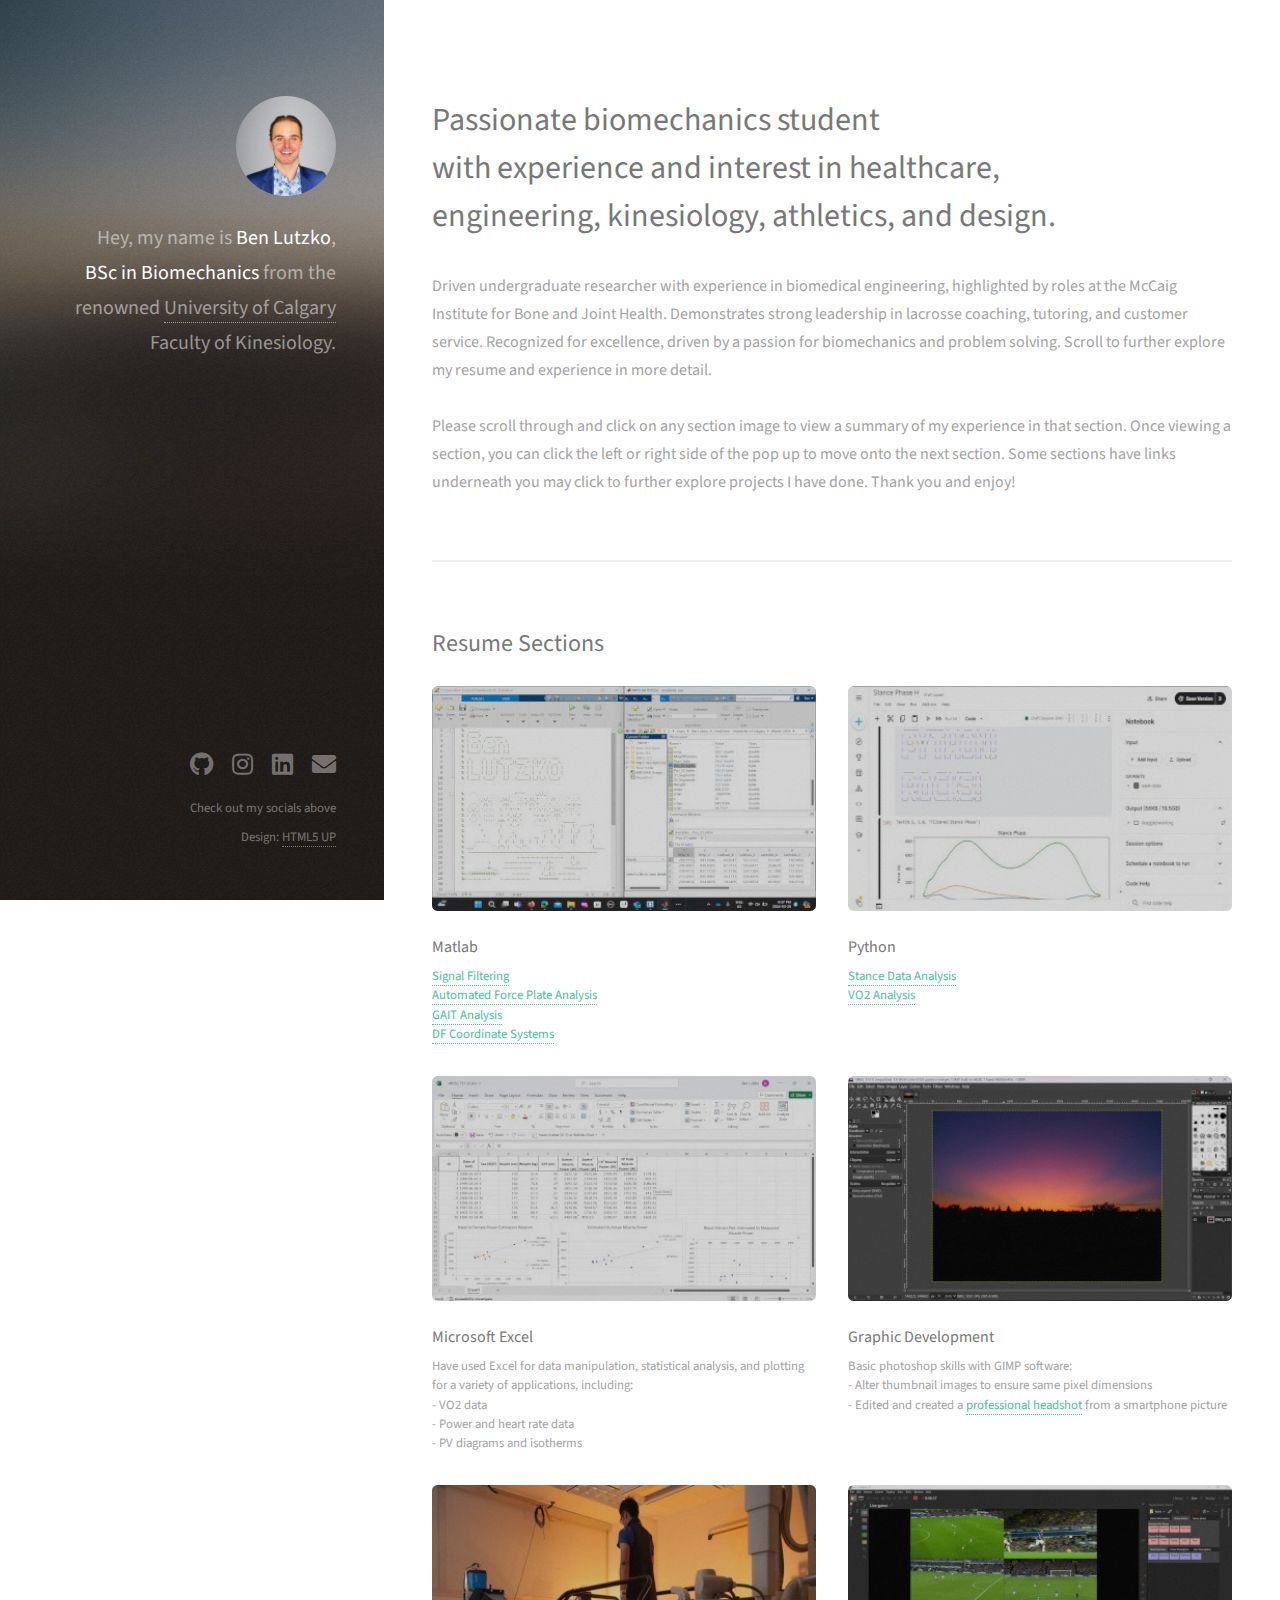
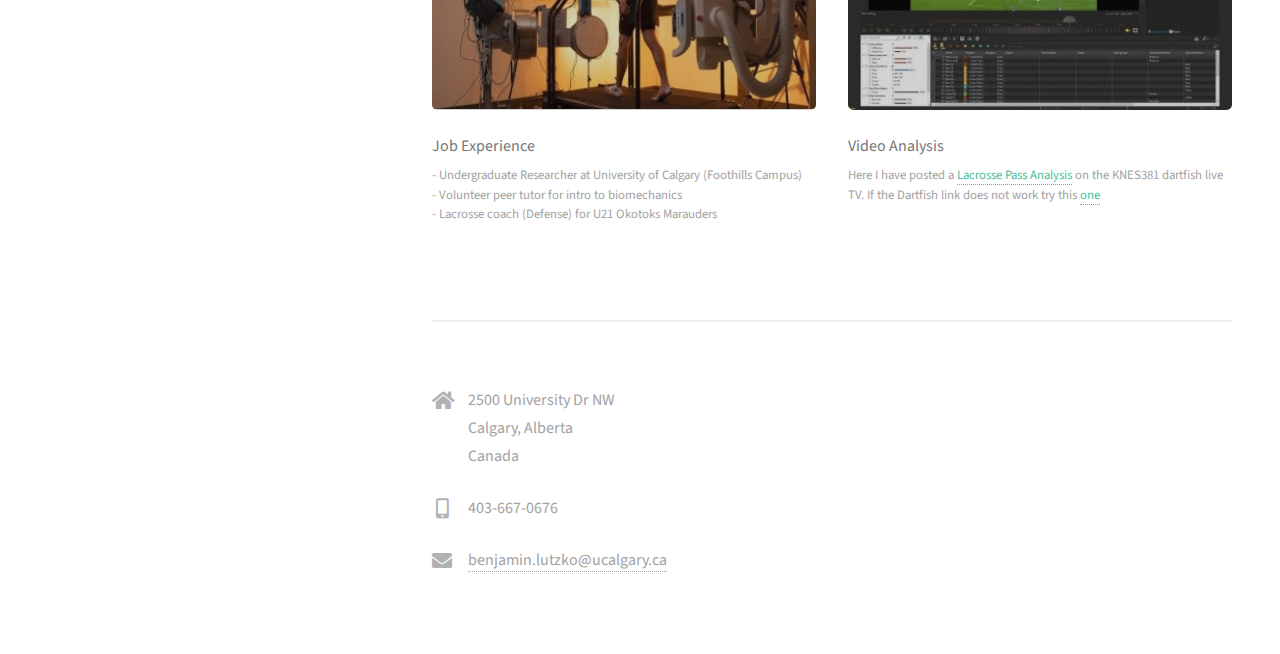
==== index.html @ 953aa36b "Last touch ups... hopefully" ====
<!DOCTYPE HTML>
<!--
	Strata by HTML5 UP
	html5up.net | @ajlkn
	Free for personal and commercial use under the CCA 3.0 license (html5up.net/license)
-->
<html>
	<head>
		<title>Ben Lutzko Resume</title>
		<meta charset="utf-8" />
		<meta name="viewport" content="width=device-width, initial-scale=1, user-scalable=no" />
		<link rel="stylesheet" href="assets/css/main.css" />
	</head>
	<body class="is-preload">

		<!-- Header -->
			<header id="header">
				<div class="inner">
					<a href="#" class="image avatar"><img src="images/H2.jpg" alt="" /></a>
                    <h1>Hey, my name is <strong>Ben Lutzko</strong>, </h1>
				    <h1><strong>BSc in Biomechanics</strong><br />
					from the renowned <a href="https://kinesiology.ucalgary.ca/number-one">University of Calgary</a> Faculty of Kinesiology.</h1>
				</div>
			</header>

		<!-- Main -->
			<div id="main">

				<!-- One -->
					<section id="one">
						<header class="major">
							<h2>Passionate biomechanics student <br /> with experience and interest in
							healthcare, <br /> engineering, kinesiology, athletics, and design.
                            </h2>
						</header>
						<p>Driven undergraduate researcher with experience in biomedical engineering, highlighted by roles at the McCaig Institute for Bone and Joint Health. Demonstrates strong leadership in lacrosse coaching, tutoring, and customer service. Recognized for excellence, driven by a passion for biomechanics and problem solving. Scroll to further explore my resume and experience in more detail. <br><br> Please scroll through and click on any section image to view a summary of my experience in that section. Once viewing a section, you can click the left or right side of the pop up to move onto the next section. Some sections have links underneath you may click to further explore projects I have done. Thank you and enjoy!</p>
						
					</section>

				<!-- Two -->
					<section id="two">
						<h2>Resume Sections</h2>
						<div class="row">
							<article class="col-6 col-12-xsmall work-item">
								<a href="images/fulls/MatResN.jpg" class="image fit thumb"><img src="images/thumbs/MatThumb.jpg" alt="" /></a>
								<h3>Matlab</h3>
								<p><a href=".\MATnPyth\Matlab HTML\Assignment1pics\Assig1Web.htm">Signal Filtering</a><br /><a href=".\MATnPyth\Matlab HTML\Assignment2pics\Assig2Web.htm">Automated Force Plate Analysis </a><br /> <a href=".\MATnPyth\Matlab HTML\Assignment3pics\Assig3Web.htm">GAIT Analysis</a><br /><a href=".\MATnPyth\Matlab HTML\CSpage\CSWebpage.htm">DF Coordinate Systems</a></p>
							</article>
							<article class="col-6 col-12-xsmall work-item">
								<a href="images/fulls/PythFull.jpg" class="image fit thumb"><img src="images/thumbs/PythTumb.jpg" alt="" /></a>
								<h3>Python</h3>
								<p><a href="https://github.com/BenLutzko/BenLutzko.github.io/blob/main/Python/stance-phase-h.ipynb">Stance Data Analysis</a><br /> <a href="https://github.com/BenLutzko/BenLutzko.github.io/blob/main/MATnPyth/Python/knes381-demo2(2).ipynb"> VO2 Analysis</a> </p>
							</article>
							<article class="col-6 col-12-xsmall work-item">
								<a href="images/fulls/ExcelFull.jpg" class="image fit thumb"><img src="images/thumbs/ExcelThumb.jpg" alt="" /></a>
								<h3>Microsoft Excel</h3>
								<p>Have used Excel for data manipulation, statistical analysis, and plotting for a variety of applications, including: <br /> - VO2 data<br /> - Power and heart rate data<br /> - PV diagrams and isotherms</p>
							</article>
							<article class="col-6 col-12-xsmall work-item">
								<a href="images/fulls/GraphDfull.jpg" class="image fit thumb"><img src="images/thumbs/GimpThumb.jpg" alt="" /></a>
								<h3>Graphic Development</h3>
								<p>Basic photoshop skills with GIMP software: <br> - Alter thumbnail images to ensure same pixel dimensions <br> - Edited and created a <a href=".\GraphicDev\GraphWeb.htm">professional headshot</a> from a smartphone picture </p>
							</article>
							<article class="col-6 col-12-xsmall work-item">
								<a href="images/fulls/RealJ-experience.jpg" class="image fit thumb"><img src="images/thumbs/ExpThumb.jpg" alt="" /></a>
                                
								<h3>Job Experience</h3>
                                <p> - Undergraduate Researcher at University of Calgary (Foothills Campus) <br> - Volunteer peer tutor for intro to biomechanics <br> - Lacrosse coach (Defense) for U21 Okotoks Marauders</p>
                                
							</article>
							<article class="col-6 col-12-xsmall work-item">
								<a href="images/fulls/VidAnalFull.jpg" class="image fit thumb"><img src="images/thumbs/Darthumb.jpg" alt="" /></a>
								<h3>Video Analysis</h3>
                                <p> Here I have posted a <a href="https://www.dartfish.tv/Player?CR=p79544c600174m9000222&CL=1">Lacrosse Pass Analysis</a> on the KNES381 dartfish live TV. If the Dartfish link does not work try this <a href=".\GraphicDev\Vid_Analysis\Vid_analysisWeb.htm">one</a></p>
							</article>
						</div>
						
					</section>

				<!-- Three -->
					<section>
							<div class="col-4 col-12-small">
								<ul class="labeled-icons">
									<li>
										<h3 class="icon solid fa-home"><span class="label">Address</span></h3>2500 University Dr NW<br/>
										Calgary, Alberta<br />
										Canada
									</li>
									<li>
										<h3 class="icon solid fa-mobile-alt"><span class="label">Phone</span></h3>
										403-667-0676
									</li>
									<li>
										<h3 class="icon solid fa-envelope"><span class="label">Email</span></h3>
										<a href="mailto: benjamin.lutzko@ucalgary.ca">benjamin.lutzko@ucalgary.ca</a>
									</li>
								</ul>
							</div>
						</div>
					</section>

				<!-- Four -->
				<!--
					<section id="four">
						<h2>Elements</h2>

						<section>
							<h4>Text</h4>
							<p>This is <b>bold</b> and this is <strong>strong</strong>. This is <i>italic</i> and this is <em>emphasized</em>.
							This is <sup>superscript</sup> text and this is <sub>subscript</sub> text.
							This is <u>underlined</u> and this is code: <code>for (;;) { ... }</code>. Finally, <a href="#">this is a link</a>.</p>
							<hr />
							<header>
								<h4>Heading with a Subtitle</h4>
								<p>Lorem ipsum dolor sit amet nullam id egestas urna aliquam</p>
							</header>
							<p>Nunc lacinia ante nunc ac lobortis. Interdum adipiscing gravida odio porttitor sem non mi integer non faucibus ornare mi ut ante amet placerat aliquet. Volutpat eu sed ante lacinia sapien lorem accumsan varius montes viverra nibh in adipiscing blandit tempus accumsan.</p>
							<header>
								<h5>Heading with a Subtitle</h5>
								<p>Lorem ipsum dolor sit amet nullam id egestas urna aliquam</p>
							</header>
							<p>Nunc lacinia ante nunc ac lobortis. Interdum adipiscing gravida odio porttitor sem non mi integer non faucibus ornare mi ut ante amet placerat aliquet. Volutpat eu sed ante lacinia sapien lorem accumsan varius montes viverra nibh in adipiscing blandit tempus accumsan.</p>
							<hr />
							<h2>Heading Level 2</h2>
							<h3>Heading Level 3</h3>
							<h4>Heading Level 4</h4>
							<h5>Heading Level 5</h5>
							<h6>Heading Level 6</h6>
							<hr />
							<h5>Blockquote</h5>
							<blockquote>Fringilla nisl. Donec accumsan interdum nisi, quis tincidunt felis sagittis eget tempus euismod. Vestibulum ante ipsum primis in faucibus vestibulum. Blandit adipiscing eu felis iaculis volutpat ac adipiscing accumsan faucibus. Vestibulum ante ipsum primis in faucibus lorem ipsum dolor sit amet nullam adipiscing eu felis.</blockquote>
							<h5>Preformatted</h5>
							<pre><code>i = 0;

while (!deck.isInOrder()) {
print 'Iteration ' + i;
deck.shuffle();
i++;
}

print 'It took ' + i + ' iterations to sort the deck.';</code></pre>
						</section>

						<section>
							<h4>Lists</h4>
							<div class="row">
								<div class="col-6 col-12-xsmall">
									<h5>Unordered</h5>
									<ul>
										<li>Dolor pulvinar etiam magna etiam.</li>
										<li>Sagittis adipiscing lorem eleifend.</li>
										<li>Felis enim feugiat dolore viverra.</li>
									</ul>
									<h5>Alternate</h5>
									<ul class="alt">
										<li>Dolor pulvinar etiam magna etiam.</li>
										<li>Sagittis adipiscing lorem eleifend.</li>
										<li>Felis enim feugiat dolore viverra.</li>
									</ul>
								</div>
								<div class="col-6 col-12-xsmall">
									<h5>Ordered</h5>
									<ol>
										<li>Dolor pulvinar etiam magna etiam.</li>
										<li>Etiam vel felis at lorem sed viverra.</li>
										<li>Felis enim feugiat dolore viverra.</li>
										<li>Dolor pulvinar etiam magna etiam.</li>
										<li>Etiam vel felis at lorem sed viverra.</li>
										<li>Felis enim feugiat dolore viverra.</li>
									</ol>
									<h5>Icons</h5>
									<ul class="icons">
										<li><a href="#" class="icon brands fa-twitter"><span class="label">Twitter</span></a></li>
										<li><a href="#" class="icon brands fa-facebook-f"><span class="label">Facebook</span></a></li>
										<li><a href="#" class="icon brands fa-instagram"><span class="label">Instagram</span></a></li>
										<li><a href="#" class="icon brands fa-github"><span class="label">Github</span></a></li>
										<li><a href="#" class="icon brands fa-dribbble"><span class="label">Dribbble</span></a></li>
										<li><a href="#" class="icon brands fa-tumblr"><span class="label">Tumblr</span></a></li>
									</ul>
								</div>
							</div>
							<h5>Actions</h5>
							<ul class="actions">
								<li><a href="#" class="button primary">Default</a></li>
								<li><a href="#" class="button">Default</a></li>
							</ul>
							<ul class="actions small">
								<li><a href="#" class="button primary small">Small</a></li>
								<li><a href="#" class="button small">Small</a></li>
							</ul>
							<div class="row">
								<div class="col-6 col-12-small">
									<ul class="actions stacked">
										<li><a href="#" class="button primary">Default</a></li>
										<li><a href="#" class="button">Default</a></li>
									</ul>
								</div>
								<div class="col-6 col-12-small">
									<ul class="actions stacked">
										<li><a href="#" class="button primary small">Small</a></li>
										<li><a href="#" class="button small">Small</a></li>
									</ul>
								</div>
								<div class="col-6 col-12-small">
									<ul class="actions stacked">
										<li><a href="#" class="button primary fit">Default</a></li>
										<li><a href="#" class="button fit">Default</a></li>
									</ul>
								</div>
								<div class="col-6 col-12-small">
									<ul class="actions stacked">
										<li><a href="#" class="button primary small fit">Small</a></li>
										<li><a href="#" class="button small fit">Small</a></li>
									</ul>
								</div>
							</div>
						</section>

						<section>
							<h4>Table</h4>
							<h5>Default</h5>
							<div class="table-wrapper">
								<table>
									<thead>
										<tr>
											<th>Name</th>
											<th>Description</th>
											<th>Price</th>
										</tr>
									</thead>
									<tbody>
										<tr>
											<td>Item One</td>
											<td>Ante turpis integer aliquet porttitor.</td>
											<td>29.99</td>
										</tr>
										<tr>
											<td>Item Two</td>
											<td>Vis ac commodo adipiscing arcu aliquet.</td>
											<td>19.99</td>
										</tr>
										<tr>
											<td>Item Three</td>
											<td> Morbi faucibus arcu accumsan lorem.</td>
											<td>29.99</td>
										</tr>
										<tr>
											<td>Item Four</td>
											<td>Vitae integer tempus condimentum.</td>
											<td>19.99</td>
										</tr>
										<tr>
											<td>Item Five</td>
											<td>Ante turpis integer aliquet porttitor.</td>
											<td>29.99</td>
										</tr>
									</tbody>
									<tfoot>
										<tr>
											<td colspan="2"></td>
											<td>100.00</td>
										</tr>
									</tfoot>
								</table>
							</div>

							<h5>Alternate</h5>
							<div class="table-wrapper">
								<table class="alt">
									<thead>
										<tr>
											<th>Name</th>
											<th>Description</th>
											<th>Price</th>
										</tr>
									</thead>
									<tbody>
										<tr>
											<td>Item One</td>
											<td>Ante turpis integer aliquet porttitor.</td>
											<td>29.99</td>
										</tr>
										<tr>
											<td>Item Two</td>
											<td>Vis ac commodo adipiscing arcu aliquet.</td>
											<td>19.99</td>
										</tr>
										<tr>
											<td>Item Three</td>
											<td> Morbi faucibus arcu accumsan lorem.</td>
											<td>29.99</td>
										</tr>
										<tr>
											<td>Item Four</td>
											<td>Vitae integer tempus condimentum.</td>
											<td>19.99</td>
										</tr>
										<tr>
											<td>Item Five</td>
											<td>Ante turpis integer aliquet porttitor.</td>
											<td>29.99</td>
										</tr>
									</tbody>
									<tfoot>
										<tr>
											<td colspan="2"></td>
											<td>100.00</td>
										</tr>
									</tfoot>
								</table>
							</div>
						</section>

						<section>
							<h4>Buttons</h4>
							<ul class="actions">
								<li><a href="#" class="button primary">Primary</a></li>
								<li><a href="#" class="button">Default</a></li>
							</ul>
							<ul class="actions">
								<li><a href="#" class="button large">Large</a></li>
								<li><a href="#" class="button">Default</a></li>
								<li><a href="#" class="button small">Small</a></li>
							</ul>
							<ul class="actions fit">
								<li><a href="#" class="button primary fit">Fit</a></li>
								<li><a href="#" class="button fit">Fit</a></li>
							</ul>
							<ul class="actions fit small">
								<li><a href="#" class="button primary fit small">Fit + Small</a></li>
								<li><a href="#" class="button fit small">Fit + Small</a></li>
							</ul>
							<ul class="actions">
								<li><a href="#" class="button primary icon solid fa-download">Icon</a></li>
								<li><a href="#" class="button icon solid fa-download">Icon</a></li>
							</ul>
							<ul class="actions">
								<li><span class="button primary disabled">Primary</span></li>
								<li><span class="button disabled">Default</span></li>
							</ul>
						</section>

						<section>
							<h4>Form</h4>
							<form method="post" action="#">
								<div class="row gtr-uniform gtr-50">
									<div class="col-6 col-12-xsmall">
										<input type="text" name="demo-name" id="demo-name" value="" placeholder="Name" />
									</div>
									<div class="col-6 col-12-xsmall">
										<input type="email" name="demo-email" id="demo-email" value="" placeholder="Email" />
									</div>
									<div class="col-12">
										<select name="demo-category" id="demo-category">
											<option value="">- Category -</option>
											<option value="1">Manufacturing</option>
											<option value="1">Shipping</option>
											<option value="1">Administration</option>
											<option value="1">Human Resources</option>
										</select>
									</div>
									<div class="col-4 col-12-small">
										<input type="radio" id="demo-priority-low" name="demo-priority" checked>
										<label for="demo-priority-low">Low Priority</label>
									</div>
									<div class="col-4 col-12-small">
										<input type="radio" id="demo-priority-normal" name="demo-priority">
										<label for="demo-priority-normal">Normal Priority</label>
									</div>
									<div class="col-4 col-12-small">
										<input type="radio" id="demo-priority-high" name="demo-priority">
										<label for="demo-priority-high">High Priority</label>
									</div>
									<div class="col-6 col-12-small">
										<input type="checkbox" id="demo-copy" name="demo-copy">
										<label for="demo-copy">Email me a copy of this message</label>
									</div>
									<div class="col-6 col-12-small">
										<input type="checkbox" id="demo-human" name="demo-human" checked>
										<label for="demo-human">I am a human and not a robot</label>
									</div>
									<div class="col-12">
										<textarea name="demo-message" id="demo-message" placeholder="Enter your message" rows="6"></textarea>
									</div>
									<div class="col-12">
										<ul class="actions">
											<li><input type="submit" value="Send Message" class="primary" /></li>
											<li><input type="reset" value="Reset" /></li>
										</ul>
									</div>
								</div>
							</form>
						</section>

						<section>
							<h4>Image</h4>
							<h5>Fit</h5>
							<div class="box alt">
								<div class="row gtr-50 gtr-uniform">
									<div class="col-12"><span class="image fit"><img src="images/fulls/05.jpg" alt="" /></span></div>
									<div class="col-4"><span class="image fit"><img src="images/thumbs/01.jpg" alt="" /></span></div>
									<div class="col-4"><span class="image fit"><img src="images/thumbs/02.jpg" alt="" /></span></div>
									<div class="col-4"><span class="image fit"><img src="images/thumbs/03.jpg" alt="" /></span></div>
									<div class="col-4"><span class="image fit"><img src="images/thumbs/04.jpg" alt="" /></span></div>
									<div class="col-4"><span class="image fit"><img src="images/thumbs/05.jpg" alt="" /></span></div>
									<div class="col-4"><span class="image fit"><img src="images/thumbs/06.jpg" alt="" /></span></div>
									<div class="col-4"><span class="image fit"><img src="images/thumbs/03.jpg" alt="" /></span></div>
									<div class="col-4"><span class="image fit"><img src="images/thumbs/02.jpg" alt="" /></span></div>
									<div class="col-4"><span class="image fit"><img src="images/thumbs/01.jpg" alt="" /></span></div>
								</div>
							</div>
							<h5>Left &amp; Right</h5>
							<p><span class="image left"><img src="images/avatar.jpg" alt="" /></span>Fringilla nisl. Donec accumsan interdum nisi, quis tincidunt felis sagittis eget. tempus euismod. Vestibulum ante ipsum primis in faucibus vestibulum. Blandit adipiscing eu felis iaculis volutpat ac adipiscing accumsan eu faucibus. Integer ac pellentesque praesent tincidunt felis sagittis eget. tempus euismod. Vestibulum ante ipsum primis in faucibus vestibulum. Blandit adipiscing eu felis iaculis volutpat ac adipiscing accumsan eu faucibus. Integer ac pellentesque praesent. Donec accumsan interdum nisi, quis tincidunt felis sagittis eget. tempus euismod. Vestibulum ante ipsum primis in faucibus vestibulum. Blandit adipiscing eu felis iaculis volutpat ac adipiscing accumsan eu faucibus. Integer ac pellentesque praesent tincidunt felis sagittis eget. tempus euismod. Vestibulum ante ipsum primis in faucibus vestibulum. Blandit adipiscing eu felis iaculis volutpat ac adipiscing accumsan eu faucibus. Integer ac pellentesque praesent.</p>
							<p><span class="image right"><img src="images/avatar.jpg" alt="" /></span>Fringilla nisl. Donec accumsan interdum nisi, quis tincidunt felis sagittis eget. tempus euismod. Vestibulum ante ipsum primis in faucibus vestibulum. Blandit adipiscing eu felis iaculis volutpat ac adipiscing accumsan eu faucibus. Integer ac pellentesque praesent tincidunt felis sagittis eget. tempus euismod. Vestibulum ante ipsum primis in faucibus vestibulum. Blandit adipiscing eu felis iaculis volutpat ac adipiscing accumsan eu faucibus. Integer ac pellentesque praesent. Donec accumsan interdum nisi, quis tincidunt felis sagittis eget. tempus euismod. Vestibulum ante ipsum primis in faucibus vestibulum. Blandit adipiscing eu felis iaculis volutpat ac adipiscing accumsan eu faucibus. Integer ac pellentesque praesent tincidunt felis sagittis eget. tempus euismod. Vestibulum ante ipsum primis in faucibus vestibulum. Blandit adipiscing eu felis iaculis volutpat ac adipiscing accumsan eu faucibus. Integer ac pellentesque praesent.</p> <li>

<a href="#" class="icon brands fa-twitter"><span class="label">Twitter</span></a></li>

						</section>

					</section>
				-->

			</div>

		<!-- Footer -->
			<footer id="footer">
				<div class="inner">
					<ul class="icons">
						
						<li><a href="https://github.com/BenLutzko" class="icon brands fa-github"><span class="label">Github</span></a></li>
                        <li><a href="https://www.instagram.com/benny_lutzko/" class="icon brands fa-instagram"><span class="label">Twitter</span></a></li>
						<li><a href="https://www.linkedin.com/in/ben-lutzko/" class="icon brands fa-linkedin"><span class="label">LinkedIn</span></a></li>
                            <li><a href="mailto: benjamin.lutzko@ucalgary.ca" class="icon solid fa-envelope"><span class="label">Email</span></a></li>
					</ul>
					<ul class="copyright">
						<li>Check out my socials above</li><li>Design: <a href="http://html5up.net">HTML5 UP</a></li>
					</ul>
				</div>
			</footer>

		<!-- Scripts -->
			<script src="assets/js/jquery.min.js"></script>
			<script src="assets/js/jquery.poptrox.min.js"></script>
			<script src="assets/js/browser.min.js"></script>
			<script src="assets/js/breakpoints.min.js"></script>
			<script src="assets/js/util.js"></script>
			<script src="assets/js/main.js"></script>

	</body>
</html>
---- assets/css/main.css ----
@import url("fontawesome-all.min.css");
@import url("https://fonts.googleapis.com/css?family=Source+Sans+Pro:400,400italic");

/*
	Strata by HTML5 UP
	html5up.net | @ajlkn
	Free for personal and commercial use under the CCA 3.0 license (html5up.net/license)
*/

html, body, div, span, applet, object,
iframe, h1, h2, h3, h4, h5, h6, p, blockquote,
pre, a, abbr, acronym, address, big, cite,
code, del, dfn, em, img, ins, kbd, q, s, samp,
small, strike, strong, sub, sup, tt, var, b,
u, i, center, dl, dt, dd, ol, ul, li, fieldset,
form, label, legend, table, caption, tbody,
tfoot, thead, tr, th, td, article, aside,
canvas, details, embed, figure, figcaption,
footer, header, hgroup, menu, nav, output, ruby,
section, summary, time, mark, audio, video {
	margin: 0;
	padding: 0;
	border: 0;
	font-size: 100%;
	font: inherit;
	vertical-align: baseline;}

article, aside, details, figcaption, figure,
footer, header, hgroup, menu, nav, section {
	display: block;}

body {
	line-height: 1;
}

ol, ul {
	list-style: none;
}

blockquote, q {
	quotes: none;
}

	blockquote:before, blockquote:after, q:before, q:after {
		content: '';
		content: none;
	}

table {
	border-collapse: collapse;
	border-spacing: 0;
}

body {
	-webkit-text-size-adjust: none;
}

mark {
	background-color: transparent;
	color: inherit;
}

input::-moz-focus-inner {
	border: 0;
	padding: 0;
}

input, select, textarea {
	-moz-appearance: none;
	-webkit-appearance: none;
	-ms-appearance: none;
	appearance: none;
}

/* Basic */

	html {
		box-sizing: border-box;
	}

	*, *:before, *:after {
		box-sizing: inherit;
	}

	body {
		background: #fff;
	}

		body.is-preload *, body.is-preload *:before, body.is-preload *:after {
			-moz-animation: none !important;
			-webkit-animation: none !important;
			-ms-animation: none !important;
			animation: none !important;
			-moz-transition: none !important;
			-webkit-transition: none !important;
			-ms-transition: none !important;
			transition: none !important;
		}

	body, input, select, textarea {
		color: #a2a2a2;
		font-family: "Source Sans Pro", Helvetica, sans-serif;
		font-size: 16pt;
		font-weight: 400;
		line-height: 1.75em;
	}

	a {
		-moz-transition: color 0.2s ease-in-out, border-color 0.2s ease-in-out;
		-webkit-transition: color 0.2s ease-in-out, border-color 0.2s ease-in-out;
		-ms-transition: color 0.2s ease-in-out, border-color 0.2s ease-in-out;
		transition: color 0.2s ease-in-out, border-color 0.2s ease-in-out;
		border-bottom: dotted 1px;
		color: #49bf9d;
		text-decoration: none;
	}

		a:hover {
			border-bottom-color: transparent;
			color: #49bf9d !important;
			text-decoration: none;
		}

	strong, b {
		color: #787878;
		font-weight: 400;
	}

	em, i {
		font-style: italic;
	}

	p {
		margin: 0 0 2em 0;
	}

	h1, h2, h3, h4, h5, h6 {
		color: #787878;
		font-weight: 400;
		line-height: 1em;
		margin: 0 0 1em 0;
	}

		h1 a, h2 a, h3 a, h4 a, h5 a, h6 a {
			color: inherit;
			text-decoration: none;
		}

	h1 {
		font-size: 2em;
		line-height: 1.5em;
	}

	h2 {
		font-size: 1.5em;
		line-height: 1.5em;
	}

	h3 {
		font-size: 1.25em;
		line-height: 1.5em;
	}

	h4 {
		font-size: 1.1em;
		line-height: 1.5em;
	}

	h5 {
		font-size: 0.9em;
		line-height: 1.5em;
	}

	h6 {
		font-size: 0.7em;
		line-height: 1.5em;
	}

	sub {
		font-size: 0.8em;
		position: relative;
		top: 0.5em;
	}

	sup {
		font-size: 0.8em;
		position: relative;
		top: -0.5em;
	}

	hr {
		border: 0;
		border-bottom: solid 2px #efefef;
		margin: 2em 0;
	}

		hr.major {
			margin: 3em 0;
		}

	blockquote {
		border-left: solid 6px #efefef;
		font-style: italic;
		margin: 0 0 2em 0;
		padding: 0.5em 0 0.5em 1.5em;
	}

	code {
		background: #f7f7f7;
		border-radius: 0.35em;
		border: solid 2px #efefef;
		font-family: "Courier New", monospace;
		font-size: 0.9em;
		margin: 0 0.25em;
		padding: 0.25em 0.65em;
	}

	pre {
		-webkit-overflow-scrolling: touch;
		font-family: "Courier New", monospace;
		font-size: 0.9em;
		margin: 0 0 2em 0;
	}

		pre code {
			display: block;
			line-height: 1.75em;
			padding: 1em 1.5em;
			overflow-x: auto;
		}

	.align-left {
		text-align: left;
	}

	.align-center {
		text-align: center;
	}

	.align-right {
		text-align: right;
	}

/* Container */

	.container {
		margin: 0 auto;
		max-width: calc(100% - 4em);
		width: 100%;
	}

		.container.xsmall {
			width: 25%;
		}

		.container.small {
			width: 50%;
		}

		.container.medium {
			width: 75%;
		}

		.container.large {
			width: 125%;
		}

		.container.xlarge {
			width: 150%;
		}

		.container.max {
			width: 100%;
		}

		@media screen and (max-width: 980px) {

			.container {
				width: 100% !important;
				max-width: 100% !important;
			}

		}

		@media screen and (max-width: 480px) {

			.container {
				max-width: calc(100% - 3em);
			}

		}

/* Row */

	.row {
		display: flex;
		flex-wrap: wrap;
		box-sizing: border-box;
		align-items: stretch;
	}

		.row > * {
			box-sizing: border-box;
		}

		.row.gtr-uniform > * > :last-child {
			margin-bottom: 0;
		}

		.row.aln-left {
			justify-content: flex-start;
		}

		.row.aln-center {
			justify-content: center;
		}

		.row.aln-right {
			justify-content: flex-end;
		}

		.row.aln-top {
			align-items: flex-start;
		}

		.row.aln-middle {
			align-items: center;
		}

		.row.aln-bottom {
			align-items: flex-end;
		}

		.row > .imp {
			order: -1;
		}

		.row > .col-1 {
			width: 8.33333%;
		}

		.row > .off-1 {
			margin-left: 8.33333%;
		}

		.row > .col-2 {
			width: 16.66667%;
		}

		.row > .off-2 {
			margin-left: 16.66667%;
		}

		.row > .col-3 {
			width: 25%;
		}

		.row > .off-3 {
			margin-left: 25%;
		}

		.row > .col-4 {
			width: 33.33333%;
		}

		.row > .off-4 {
			margin-left: 33.33333%;
		}

		.row > .col-5 {
			width: 41.66667%;
		}

		.row > .off-5 {
			margin-left: 41.66667%;
		}

		.row > .col-6 {
			width: 50%;
		}

		.row > .off-6 {
			margin-left: 50%;
		}

		.row > .col-7 {
			width: 58.33333%;
		}

		.row > .off-7 {
			margin-left: 58.33333%;
		}

		.row > .col-8 {
			width: 66.66667%;
		}

		.row > .off-8 {
			margin-left: 66.66667%;
		}

		.row > .col-9 {
			width: 75%;
		}

		.row > .off-9 {
			margin-left: 75%;
		}

		.row > .col-10 {
			width: 83.33333%;
		}

		.row > .off-10 {
			margin-left: 83.33333%;
		}

		.row > .col-11 {
			width: 91.66667%;
		}

		.row > .off-11 {
			margin-left: 91.66667%;
		}

		.row > .col-12 {
			width: 100%;
		}

		.row > .off-12 {
			margin-left: 100%;
		}

		.row.gtr-0 {
			margin-top: 0;
			margin-left: 0em;
		}

			.row.gtr-0 > * {
				padding: 0 0 0 0em;
			}

			.row.gtr-0.gtr-uniform {
				margin-top: 0em;
			}

				.row.gtr-0.gtr-uniform > * {
					padding-top: 0em;
				}

		.row.gtr-25 {
			margin-top: 0;
			margin-left: -0.625em;
		}

			.row.gtr-25 > * {
				padding: 0 0 0 0.625em;
			}

			.row.gtr-25.gtr-uniform {
				margin-top: -0.625em;
			}

				.row.gtr-25.gtr-uniform > * {
					padding-top: 0.625em;
				}

		.row.gtr-50 {
			margin-top: 0;
			margin-left: -1.25em;
		}

			.row.gtr-50 > * {
				padding: 0 0 0 1.25em;
			}

			.row.gtr-50.gtr-uniform {
				margin-top: -1.25em;
			}

				.row.gtr-50.gtr-uniform > * {
					padding-top: 1.25em;
				}

		.row {
			margin-top: 0;
			margin-left: -2.5em;
		}

			.row > * {
				padding: 0 0 0 2.5em;
			}

			.row.gtr-uniform {
				margin-top: -2.5em;
			}

				.row.gtr-uniform > * {
					padding-top: 2.5em;
				}

		.row.gtr-150 {
			margin-top: 0;
			margin-left: -3.75em;
		}

			.row.gtr-150 > * {
				padding: 0 0 0 3.75em;
			}

			.row.gtr-150.gtr-uniform {
				margin-top: -3.75em;
			}

				.row.gtr-150.gtr-uniform > * {
					padding-top: 3.75em;
				}

		.row.gtr-200 {
			margin-top: 0;
			margin-left: -5em;
		}

			.row.gtr-200 > * {
				padding: 0 0 0 5em;
			}

			.row.gtr-200.gtr-uniform {
				margin-top: -5em;
			}

				.row.gtr-200.gtr-uniform > * {
					padding-top: 5em;
				}

		@media screen and (max-width: 1800px) {

			.row {
				display: flex;
				flex-wrap: wrap;
				box-sizing: border-box;
				align-items: stretch;
			}

				.row > * {
					box-sizing: border-box;
				}

				.row.gtr-uniform > * > :last-child {
					margin-bottom: 0;
				}

				.row.aln-left {
					justify-content: flex-start;
				}

				.row.aln-center {
					justify-content: center;
				}

				.row.aln-right {
					justify-content: flex-end;
				}

				.row.aln-top {
					align-items: flex-start;
				}

				.row.aln-middle {
					align-items: center;
				}

				.row.aln-bottom {
					align-items: flex-end;
				}

				.row > .imp-xlarge {
					order: -1;
				}

				.row > .col-1-xlarge {
					width: 8.33333%;
				}

				.row > .off-1-xlarge {
					margin-left: 8.33333%;
				}

				.row > .col-2-xlarge {
					width: 16.66667%;
				}

				.row > .off-2-xlarge {
					margin-left: 16.66667%;
				}

				.row > .col-3-xlarge {
					width: 25%;
				}

				.row > .off-3-xlarge {
					margin-left: 25%;
				}

				.row > .col-4-xlarge {
					width: 33.33333%;
				}

				.row > .off-4-xlarge {
					margin-left: 33.33333%;
				}

				.row > .col-5-xlarge {
					width: 41.66667%;
				}

				.row > .off-5-xlarge {
					margin-left: 41.66667%;
				}

				.row > .col-6-xlarge {
					width: 50%;
				}

				.row > .off-6-xlarge {
					margin-left: 50%;
				}

				.row > .col-7-xlarge {
					width: 58.33333%;
				}

				.row > .off-7-xlarge {
					margin-left: 58.33333%;
				}

				.row > .col-8-xlarge {
					width: 66.66667%;
				}

				.row > .off-8-xlarge {
					margin-left: 66.66667%;
				}

				.row > .col-9-xlarge {
					width: 75%;
				}

				.row > .off-9-xlarge {
					margin-left: 75%;
				}

				.row > .col-10-xlarge {
					width: 83.33333%;
				}

				.row > .off-10-xlarge {
					margin-left: 83.33333%;
				}

				.row > .col-11-xlarge {
					width: 91.66667%;
				}

				.row > .off-11-xlarge {
					margin-left: 91.66667%;
				}

				.row > .col-12-xlarge {
					width: 100%;
				}

				.row > .off-12-xlarge {
					margin-left: 100%;
				}

				.row.gtr-0 {
					margin-top: 0;
					margin-left: 0em;
				}

					.row.gtr-0 > * {
						padding: 0 0 0 0em;
					}

					.row.gtr-0.gtr-uniform {
						margin-top: 0em;
					}

						.row.gtr-0.gtr-uniform > * {
							padding-top: 0em;
						}

				.row.gtr-25 {
					margin-top: 0;
					margin-left: -0.625em;
				}

					.row.gtr-25 > * {
						padding: 0 0 0 0.625em;
					}

					.row.gtr-25.gtr-uniform {
						margin-top: -0.625em;
					}

						.row.gtr-25.gtr-uniform > * {
							padding-top: 0.625em;
						}

				.row.gtr-50 {
					margin-top: 0;
					margin-left: -1.25em;
				}

					.row.gtr-50 > * {
						padding: 0 0 0 1.25em;
					}

					.row.gtr-50.gtr-uniform {
						margin-top: -1.25em;
					}

						.row.gtr-50.gtr-uniform > * {
							padding-top: 1.25em;
						}

				.row {
					margin-top: 0;
					margin-left: -2.5em;
				}

					.row > * {
						padding: 0 0 0 2.5em;
					}

					.row.gtr-uniform {
						margin-top: -2.5em;
					}

						.row.gtr-uniform > * {
							padding-top: 2.5em;
						}

				.row.gtr-150 {
					margin-top: 0;
					margin-left: -3.75em;
				}

					.row.gtr-150 > * {
						padding: 0 0 0 3.75em;
					}

					.row.gtr-150.gtr-uniform {
						margin-top: -3.75em;
					}

						.row.gtr-150.gtr-uniform > * {
							padding-top: 3.75em;
						}

				.row.gtr-200 {
					margin-top: 0;
					margin-left: -5em;
				}

					.row.gtr-200 > * {
						padding: 0 0 0 5em;
					}

					.row.gtr-200.gtr-uniform {
						margin-top: -5em;
					}

						.row.gtr-200.gtr-uniform > * {
							padding-top: 5em;
						}

		}

		@media screen and (max-width: 1280px) {

			.row {
				display: flex;
				flex-wrap: wrap;
				box-sizing: border-box;
				align-items: stretch;
			}

				.row > * {
					box-sizing: border-box;
				}

				.row.gtr-uniform > * > :last-child {
					margin-bottom: 0;
				}

				.row.aln-left {
					justify-content: flex-start;
				}

				.row.aln-center {
					justify-content: center;
				}

				.row.aln-right {
					justify-content: flex-end;
				}

				.row.aln-top {
					align-items: flex-start;
				}

				.row.aln-middle {
					align-items: center;
				}

				.row.aln-bottom {
					align-items: flex-end;
				}

				.row > .imp-large {
					order: -1;
				}

				.row > .col-1-large {
					width: 8.33333%;
				}

				.row > .off-1-large {
					margin-left: 8.33333%;
				}

				.row > .col-2-large {
					width: 16.66667%;
				}

				.row > .off-2-large {
					margin-left: 16.66667%;
				}

				.row > .col-3-large {
					width: 25%;
				}

				.row > .off-3-large {
					margin-left: 25%;
				}

				.row > .col-4-large {
					width: 33.33333%;
				}

				.row > .off-4-large {
					margin-left: 33.33333%;
				}

				.row > .col-5-large {
					width: 41.66667%;
				}

				.row > .off-5-large {
					margin-left: 41.66667%;
				}

				.row > .col-6-large {
					width: 50%;
				}

				.row > .off-6-large {
					margin-left: 50%;
				}

				.row > .col-7-large {
					width: 58.33333%;
				}

				.row > .off-7-large {
					margin-left: 58.33333%;
				}

				.row > .col-8-large {
					width: 66.66667%;
				}

				.row > .off-8-large {
					margin-left: 66.66667%;
				}

				.row > .col-9-large {
					width: 75%;
				}

				.row > .off-9-large {
					margin-left: 75%;
				}

				.row > .col-10-large {
					width: 83.33333%;
				}

				.row > .off-10-large {
					margin-left: 83.33333%;
				}

				.row > .col-11-large {
					width: 91.66667%;
				}

				.row > .off-11-large {
					margin-left: 91.66667%;
				}

				.row > .col-12-large {
					width: 100%;
				}

				.row > .off-12-large {
					margin-left: 100%;
				}

				.row.gtr-0 {
					margin-top: 0;
					margin-left: 0em;
				}

					.row.gtr-0 > * {
						padding: 0 0 0 0em;
					}

					.row.gtr-0.gtr-uniform {
						margin-top: 0em;
					}

						.row.gtr-0.gtr-uniform > * {
							padding-top: 0em;
						}

				.row.gtr-25 {
					margin-top: 0;
					margin-left: -0.5em;
				}

					.row.gtr-25 > * {
						padding: 0 0 0 0.5em;
					}

					.row.gtr-25.gtr-uniform {
						margin-top: -0.5em;
					}

						.row.gtr-25.gtr-uniform > * {
							padding-top: 0.5em;
						}

				.row.gtr-50 {
					margin-top: 0;
					margin-left: -1em;
				}

					.row.gtr-50 > * {
						padding: 0 0 0 1em;
					}

					.row.gtr-50.gtr-uniform {
						margin-top: -1em;
					}

						.row.gtr-50.gtr-uniform > * {
							padding-top: 1em;
						}

				.row {
					margin-top: 0;
					margin-left: -2em;
				}

					.row > * {
						padding: 0 0 0 2em;
					}

					.row.gtr-uniform {
						margin-top: -2em;
					}

						.row.gtr-uniform > * {
							padding-top: 2em;
						}

				.row.gtr-150 {
					margin-top: 0;
					margin-left: -3em;
				}

					.row.gtr-150 > * {
						padding: 0 0 0 3em;
					}

					.row.gtr-150.gtr-uniform {
						margin-top: -3em;
					}

						.row.gtr-150.gtr-uniform > * {
							padding-top: 3em;
						}

				.row.gtr-200 {
					margin-top: 0;
					margin-left: -4em;
				}

					.row.gtr-200 > * {
						padding: 0 0 0 4em;
					}

					.row.gtr-200.gtr-uniform {
						margin-top: -4em;
					}

						.row.gtr-200.gtr-uniform > * {
							padding-top: 4em;
						}

		}

		@media screen and (max-width: 980px) {

			.row {
				display: flex;
				flex-wrap: wrap;
				box-sizing: border-box;
				align-items: stretch;
			}

				.row > * {
					box-sizing: border-box;
				}

				.row.gtr-uniform > * > :last-child {
					margin-bottom: 0;
				}

				.row.aln-left {
					justify-content: flex-start;
				}

				.row.aln-center {
					justify-content: center;
				}

				.row.aln-right {
					justify-content: flex-end;
				}

				.row.aln-top {
					align-items: flex-start;
				}

				.row.aln-middle {
					align-items: center;
				}

				.row.aln-bottom {
					align-items: flex-end;
				}

				.row > .imp-medium {
					order: -1;
				}

				.row > .col-1-medium {
					width: 8.33333%;
				}

				.row > .off-1-medium {
					margin-left: 8.33333%;
				}

				.row > .col-2-medium {
					width: 16.66667%;
				}

				.row > .off-2-medium {
					margin-left: 16.66667%;
				}

				.row > .col-3-medium {
					width: 25%;
				}

				.row > .off-3-medium {
					margin-left: 25%;
				}

				.row > .col-4-medium {
					width: 33.33333%;
				}

				.row > .off-4-medium {
					margin-left: 33.33333%;
				}

				.row > .col-5-medium {
					width: 41.66667%;
				}

				.row > .off-5-medium {
					margin-left: 41.66667%;
				}

				.row > .col-6-medium {
					width: 50%;
				}

				.row > .off-6-medium {
					margin-left: 50%;
				}

				.row > .col-7-medium {
					width: 58.33333%;
				}

				.row > .off-7-medium {
					margin-left: 58.33333%;
				}

				.row > .col-8-medium {
					width: 66.66667%;
				}

				.row > .off-8-medium {
					margin-left: 66.66667%;
				}

				.row > .col-9-medium {
					width: 75%;
				}

				.row > .off-9-medium {
					margin-left: 75%;
				}

				.row > .col-10-medium {
					width: 83.33333%;
				}

				.row > .off-10-medium {
					margin-left: 83.33333%;
				}

				.row > .col-11-medium {
					width: 91.66667%;
				}

				.row > .off-11-medium {
					margin-left: 91.66667%;
				}

				.row > .col-12-medium {
					width: 100%;
				}

				.row > .off-12-medium {
					margin-left: 100%;
				}

				.row.gtr-0 {
					margin-top: 0;
					margin-left: 0em;
				}

					.row.gtr-0 > * {
						padding: 0 0 0 0em;
					}

					.row.gtr-0.gtr-uniform {
						margin-top: 0em;
					}

						.row.gtr-0.gtr-uniform > * {
							padding-top: 0em;
						}

				.row.gtr-25 {
					margin-top: 0;
					margin-left: -0.5em;
				}

					.row.gtr-25 > * {
						padding: 0 0 0 0.5em;
					}

					.row.gtr-25.gtr-uniform {
						margin-top: -0.5em;
					}

						.row.gtr-25.gtr-uniform > * {
							padding-top: 0.5em;
						}

				.row.gtr-50 {
					margin-top: 0;
					margin-left: -1em;
				}

					.row.gtr-50 > * {
						padding: 0 0 0 1em;
					}

					.row.gtr-50.gtr-uniform {
						margin-top: -1em;
					}

						.row.gtr-50.gtr-uniform > * {
							padding-top: 1em;
						}

				.row {
					margin-top: 0;
					margin-left: -2em;
				}

					.row > * {
						padding: 0 0 0 2em;
					}

					.row.gtr-uniform {
						margin-top: -2em;
					}

						.row.gtr-uniform > * {
							padding-top: 2em;
						}

				.row.gtr-150 {
					margin-top: 0;
					margin-left: -3em;
				}

					.row.gtr-150 > * {
						padding: 0 0 0 3em;
					}

					.row.gtr-150.gtr-uniform {
						margin-top: -3em;
					}

						.row.gtr-150.gtr-uniform > * {
							padding-top: 3em;
						}

				.row.gtr-200 {
					margin-top: 0;
					margin-left: -4em;
				}

					.row.gtr-200 > * {
						padding: 0 0 0 4em;
					}

					.row.gtr-200.gtr-uniform {
						margin-top: -4em;
					}

						.row.gtr-200.gtr-uniform > * {
							padding-top: 4em;
						}

		}

		@media screen and (max-width: 736px) {

			.row {
				display: flex;
				flex-wrap: wrap;
				box-sizing: border-box;
				align-items: stretch;
			}

				.row > * {
					box-sizing: border-box;
				}

				.row.gtr-uniform > * > :last-child {
					margin-bottom: 0;
				}

				.row.aln-left {
					justify-content: flex-start;
				}

				.row.aln-center {
					justify-content: center;
				}

				.row.aln-right {
					justify-content: flex-end;
				}

				.row.aln-top {
					align-items: flex-start;
				}

				.row.aln-middle {
					align-items: center;
				}

				.row.aln-bottom {
					align-items: flex-end;
				}

				.row > .imp-small {
					order: -1;
				}

				.row > .col-1-small {
					width: 8.33333%;
				}

				.row > .off-1-small {
					margin-left: 8.33333%;
				}

				.row > .col-2-small {
					width: 16.66667%;
				}

				.row > .off-2-small {
					margin-left: 16.66667%;
				}

				.row > .col-3-small {
					width: 25%;
				}

				.row > .off-3-small {
					margin-left: 25%;
				}

				.row > .col-4-small {
					width: 33.33333%;
				}

				.row > .off-4-small {
					margin-left: 33.33333%;
				}

				.row > .col-5-small {
					width: 41.66667%;
				}

				.row > .off-5-small {
					margin-left: 41.66667%;
				}

				.row > .col-6-small {
					width: 50%;
				}

				.row > .off-6-small {
					margin-left: 50%;
				}

				.row > .col-7-small {
					width: 58.33333%;
				}

				.row > .off-7-small {
					margin-left: 58.33333%;
				}

				.row > .col-8-small {
					width: 66.66667%;
				}

				.row > .off-8-small {
					margin-left: 66.66667%;
				}

				.row > .col-9-small {
					width: 75%;
				}

				.row > .off-9-small {
					margin-left: 75%;
				}

				.row > .col-10-small {
					width: 83.33333%;
				}

				.row > .off-10-small {
					margin-left: 83.33333%;
				}

				.row > .col-11-small {
					width: 91.66667%;
				}

				.row > .off-11-small {
					margin-left: 91.66667%;
				}

				.row > .col-12-small {
					width: 100%;
				}

				.row > .off-12-small {
					margin-left: 100%;
				}

				.row.gtr-0 {
					margin-top: 0;
					margin-left: 0em;
				}

					.row.gtr-0 > * {
						padding: 0 0 0 0em;
					}

					.row.gtr-0.gtr-uniform {
						margin-top: 0em;
					}

						.row.gtr-0.gtr-uniform > * {
							padding-top: 0em;
						}

				.row.gtr-25 {
					margin-top: 0;
					margin-left: -0.375em;
				}

					.row.gtr-25 > * {
						padding: 0 0 0 0.375em;
					}

					.row.gtr-25.gtr-uniform {
						margin-top: -0.375em;
					}

						.row.gtr-25.gtr-uniform > * {
							padding-top: 0.375em;
						}

				.row.gtr-50 {
					margin-top: 0;
					margin-left: -0.75em;
				}

					.row.gtr-50 > * {
						padding: 0 0 0 0.75em;
					}

					.row.gtr-50.gtr-uniform {
						margin-top: -0.75em;
					}

						.row.gtr-50.gtr-uniform > * {
							padding-top: 0.75em;
						}

				.row {
					margin-top: 0;
					margin-left: -1.5em;
				}

					.row > * {
						padding: 0 0 0 1.5em;
					}

					.row.gtr-uniform {
						margin-top: -1.5em;
					}

						.row.gtr-uniform > * {
							padding-top: 1.5em;
						}

				.row.gtr-150 {
					margin-top: 0;
					margin-left: -2.25em;
				}

					.row.gtr-150 > * {
						padding: 0 0 0 2.25em;
					}

					.row.gtr-150.gtr-uniform {
						margin-top: -2.25em;
					}

						.row.gtr-150.gtr-uniform > * {
							padding-top: 2.25em;
						}

				.row.gtr-200 {
					margin-top: 0;
					margin-left: -3em;
				}

					.row.gtr-200 > * {
						padding: 0 0 0 3em;
					}

					.row.gtr-200.gtr-uniform {
						margin-top: -3em;
					}

						.row.gtr-200.gtr-uniform > * {
							padding-top: 3em;
						}

		}

		@media screen and (max-width: 480px) {

			.row {
				display: flex;
				flex-wrap: wrap;
				box-sizing: border-box;
				align-items: stretch;
			}

				.row > * {
					box-sizing: border-box;
				}

				.row.gtr-uniform > * > :last-child {
					margin-bottom: 0;
				}

				.row.aln-left {
					justify-content: flex-start;
				}

				.row.aln-center {
					justify-content: center;
				}

				.row.aln-right {
					justify-content: flex-end;
				}

				.row.aln-top {
					align-items: flex-start;
				}

				.row.aln-middle {
					align-items: center;
				}

				.row.aln-bottom {
					align-items: flex-end;
				}

				.row > .imp-xsmall {
					order: -1;
				}

				.row > .col-1-xsmall {
					width: 8.33333%;
				}

				.row > .off-1-xsmall {
					margin-left: 8.33333%;
				}

				.row > .col-2-xsmall {
					width: 16.66667%;
				}

				.row > .off-2-xsmall {
					margin-left: 16.66667%;
				}

				.row > .col-3-xsmall {
					width: 25%;
				}

				.row > .off-3-xsmall {
					margin-left: 25%;
				}

				.row > .col-4-xsmall {
					width: 33.33333%;
				}

				.row > .off-4-xsmall {
					margin-left: 33.33333%;
				}

				.row > .col-5-xsmall {
					width: 41.66667%;
				}

				.row > .off-5-xsmall {
					margin-left: 41.66667%;
				}

				.row > .col-6-xsmall {
					width: 50%;
				}

				.row > .off-6-xsmall {
					margin-left: 50%;
				}

				.row > .col-7-xsmall {
					width: 58.33333%;
				}

				.row > .off-7-xsmall {
					margin-left: 58.33333%;
				}

				.row > .col-8-xsmall {
					width: 66.66667%;
				}

				.row > .off-8-xsmall {
					margin-left: 66.66667%;
				}

				.row > .col-9-xsmall {
					width: 75%;
				}

				.row > .off-9-xsmall {
					margin-left: 75%;
				}

				.row > .col-10-xsmall {
					width: 83.33333%;
				}

				.row > .off-10-xsmall {
					margin-left: 83.33333%;
				}

				.row > .col-11-xsmall {
					width: 91.66667%;
				}

				.row > .off-11-xsmall {
					margin-left: 91.66667%;
				}

				.row > .col-12-xsmall {
					width: 100%;
				}

				.row > .off-12-xsmall {
					margin-left: 100%;
				}

				.row.gtr-0 {
					margin-top: 0;
					margin-left: 0em;
				}

					.row.gtr-0 > * {
						padding: 0 0 0 0em;
					}

					.row.gtr-0.gtr-uniform {
						margin-top: 0em;
					}

						.row.gtr-0.gtr-uniform > * {
							padding-top: 0em;
						}

				.row.gtr-25 {
					margin-top: 0;
					margin-left: -0.375em;
				}

					.row.gtr-25 > * {
						padding: 0 0 0 0.375em;
					}

					.row.gtr-25.gtr-uniform {
						margin-top: -0.375em;
					}

						.row.gtr-25.gtr-uniform > * {
							padding-top: 0.375em;
						}

				.row.gtr-50 {
					margin-top: 0;
					margin-left: -0.75em;
				}

					.row.gtr-50 > * {
						padding: 0 0 0 0.75em;
					}

					.row.gtr-50.gtr-uniform {
						margin-top: -0.75em;
					}

						.row.gtr-50.gtr-uniform > * {
							padding-top: 0.75em;
						}

				.row {
					margin-top: 0;
					margin-left: -1.5em;
				}

					.row > * {
						padding: 0 0 0 1.5em;
					}

					.row.gtr-uniform {
						margin-top: -1.5em;
					}

						.row.gtr-uniform > * {
							padding-top: 1.5em;
						}

				.row.gtr-150 {
					margin-top: 0;
					margin-left: -2.25em;
				}

					.row.gtr-150 > * {
						padding: 0 0 0 2.25em;
					}

					.row.gtr-150.gtr-uniform {
						margin-top: -2.25em;
					}

						.row.gtr-150.gtr-uniform > * {
							padding-top: 2.25em;
						}

				.row.gtr-200 {
					margin-top: 0;
					margin-left: -3em;
				}

					.row.gtr-200 > * {
						padding: 0 0 0 3em;
					}

					.row.gtr-200.gtr-uniform {
						margin-top: -3em;
					}

						.row.gtr-200.gtr-uniform > * {
							padding-top: 3em;
						}

		}

/* Section/Article */

	section.special, article.special {
		text-align: center;
	}

	header p {
		color: #b2b2b2;
		position: relative;
		margin: 0 0 1.5em 0;
	}

	header h2 + p {
		font-size: 1.25em;
		margin-top: -1em;
		line-height: 1.5em;
	}

	header h3 + p {
		font-size: 1.1em;
		margin-top: -0.8em;
		line-height: 1.5em;
	}

	header h4 + p,
	header h5 + p,
	header h6 + p {
		font-size: 0.9em;
		margin-top: -0.6em;
		line-height: 1.5em;
	}

	header.major h2 {
		font-size: 2em;
	}

/* Form */

	form {
		margin: 0 0 2em 0;
	}

	label {
		color: #787878;
		display: block;
		font-size: 0.9em;
		font-weight: 400;
		margin: 0 0 1em 0;
	}

	input[type="text"],
	input[type="password"],
	input[type="email"],
	select,
	textarea {
		-moz-appearance: none;
		-webkit-appearance: none;
		-ms-appearance: none;
		appearance: none;
		background: #f7f7f7;
		border-radius: 0.35em;
		border: solid 2px transparent;
		color: inherit;
		display: block;
		outline: 0;
		padding: 0 0.75em;
		text-decoration: none;
		width: 100%;
	}

		input[type="text"]:invalid,
		input[type="password"]:invalid,
		input[type="email"]:invalid,
		select:invalid,
		textarea:invalid {
			box-shadow: none;
		}

		input[type="text"]:focus,
		input[type="password"]:focus,
		input[type="email"]:focus,
		select:focus,
		textarea:focus {
			border-color: #49bf9d;
		}

	select {
		background-image: url("data:image/svg+xml;charset=utf8,%3Csvg xmlns='http://www.w3.org/2000/svg' width='40' height='40' preserveAspectRatio='none' viewBox='0 0 40 40'%3E%3Cpath d='M9.4,12.3l10.4,10.4l10.4-10.4c0.2-0.2,0.5-0.4,0.9-0.4c0.3,0,0.6,0.1,0.9,0.4l3.3,3.3c0.2,0.2,0.4,0.5,0.4,0.9 c0,0.4-0.1,0.6-0.4,0.9L20.7,31.9c-0.2,0.2-0.5,0.4-0.9,0.4c-0.3,0-0.6-0.1-0.9-0.4L4.3,17.3c-0.2-0.2-0.4-0.5-0.4-0.9 c0-0.4,0.1-0.6,0.4-0.9l3.3-3.3c0.2-0.2,0.5-0.4,0.9-0.4S9.1,12.1,9.4,12.3z' fill='%23dfdfdf' /%3E%3C/svg%3E");
		background-size: 1.25rem;
		background-repeat: no-repeat;
		background-position: calc(100% - 1rem) center;
		height: 2.75em;
		padding-right: 2.75em;
		text-overflow: ellipsis;
	}

		select option {
			color: #787878;
			background: #fff;
		}

		select:focus::-ms-value {
			background-color: transparent;
		}

		select::-ms-expand {
			display: none;
		}

	input[type="text"],
	input[type="password"],
	input[type="email"],
	select {
		height: 2.75em;
	}

	textarea {
		padding: 0.75em;
	}

	input[type="checkbox"],
	input[type="radio"] {
		-moz-appearance: none;
		-webkit-appearance: none;
		-ms-appearance: none;
		appearance: none;
		display: block;
		float: left;
		margin-right: -2em;
		opacity: 0;
		width: 1em;
		z-index: -1;
	}

		input[type="checkbox"] + label,
		input[type="radio"] + label {
			text-decoration: none;
			color: #a2a2a2;
			cursor: pointer;
			display: inline-block;
			font-size: 1em;
			font-weight: 400;
			padding-left: 2.4em;
			padding-right: 0.75em;
			position: relative;
		}

			input[type="checkbox"] + label:before,
			input[type="radio"] + label:before {
				-moz-osx-font-smoothing: grayscale;
				-webkit-font-smoothing: antialiased;
				display: inline-block;
				font-style: normal;
				font-variant: normal;
				text-rendering: auto;
				line-height: 1;
				text-transform: none !important;
				font-family: 'Font Awesome 5 Free';
				font-weight: 900;
			}

			input[type="checkbox"] + label:before,
			input[type="radio"] + label:before {
				background: #f7f7f7;
				border-radius: 0.35em;
				border: solid 2px transparent;
				content: '';
				display: inline-block;
				font-size: 0.8em;
				height: 2.0625em;
				left: 0;
				line-height: 1.85625em;
				position: absolute;
				text-align: center;
				top: 0;
				width: 2.0625em;
			}

		input[type="checkbox"]:checked + label:before,
		input[type="radio"]:checked + label:before {
			background: #787878;
			border-color: #787878;
			color: #fff;
			content: '\f00c';
		}

		input[type="checkbox"]:focus + label:before,
		input[type="radio"]:focus + label:before {
			border-color: #49bf9d;
		}

	input[type="checkbox"] + label:before {
		border-radius: 0.35em;
	}

	input[type="radio"] + label:before {
		border-radius: 100%;
	}

	::-webkit-input-placeholder {
		color: #b2b2b2 !important;
		opacity: 1.0;
	}

	:-moz-placeholder {
		color: #b2b2b2 !important;
		opacity: 1.0;
	}

	::-moz-placeholder {
		color: #b2b2b2 !important;
		opacity: 1.0;
	}

	:-ms-input-placeholder {
		color: #b2b2b2 !important;
		opacity: 1.0;
	}

/* Box */

	.box {
		border-radius: 0.35em;
		border: solid 2px #efefef;
		margin-bottom: 2em;
		padding: 1.5em;
	}

		.box > :last-child,
		.box > :last-child > :last-child,
		.box > :last-child > :last-child > :last-child {
			margin-bottom: 0;
		}

		.box.alt {
			border: 0;
			border-radius: 0;
			padding: 0;
		}

/* Icon */

	.icon {
		text-decoration: none;
		border-bottom: none;
		position: relative;
	}

		.icon:before {
			-moz-osx-font-smoothing: grayscale;
			-webkit-font-smoothing: antialiased;
			display: inline-block;
			font-style: normal;
			font-variant: normal;
			text-rendering: auto;
			line-height: 1;
			text-transform: none !important;
			font-family: 'Font Awesome 5 Free';
			font-weight: 400;
		}

		.icon > .label {
			display: none;
		}

		.icon:before {
			line-height: inherit;
		}

		.icon.solid:before {
			font-weight: 900;
		}

		.icon.brands:before {
			font-family: 'Font Awesome 5 Brands';
		}

/* Image */

	.image {
		border-radius: 0.35em;
		border: 0;
		display: inline-block;
		position: relative;
	}

		.image:before {
			-moz-transition: opacity 0.2s ease-in-out;
			-webkit-transition: opacity 0.2s ease-in-out;
			-ms-transition: opacity 0.2s ease-in-out;
			transition: opacity 0.2s ease-in-out;
			background: url("images/overlay.png");
			border-radius: 0.35em;
			content: '';
			display: block;
			height: 100%;
			left: 0;
			opacity: 0.5;
			position: absolute;
			top: 0;
			width: 100%;
		}

		.image.thumb {
			text-align: center;
		}

			.image.thumb:after {
				-moz-transition: opacity 0.2s ease-in-out;
				-webkit-transition: opacity 0.2s ease-in-out;
				-ms-transition: opacity 0.2s ease-in-out;
				transition: opacity 0.2s ease-in-out;
				border-radius: 0.35em;
				border: solid 3px rgba(255, 255, 255, 0.5);
				color: #fff;
				content: 'View';
				display: inline-block;
				font-size: 0.8em;
				font-weight: 400;
				left: 50%;
				line-height: 2.25em;
				margin: -1.25em 0 0 -3em;
				opacity: 0;
				padding: 0 1.5em;
				position: absolute;
				text-align: center;
				text-decoration: none;
				top: 50%;
				white-space: nowrap;
			}

			.image.thumb:hover:after {
				opacity: 1.0;
			}

			.image.thumb:hover:before {
				background: url("images/overlay.png"), url("images/overlay.png");
				opacity: 1.0;
			}

		.image img {
			border-radius: 0.35em;
			display: block;
		}

		.image.left {
			float: left;
			margin: 0 1.5em 1em 0;
			top: 0.25em;
		}

		.image.right {
			float: right;
			margin: 0 0 1em 1.5em;
			top: 0.25em;
		}

		.image.left, .image.right {
			max-width: 40%;
		}

			.image.left img, .image.right img {
				width: 100%;
			}

		.image.fit {
			display: block;
			margin: 0 0 2em 0;
			width: 100%;
		}

			.image.fit img {
				width: 100%;
			}

		.image.avatar {
			border-radius: 100%;
		}

			.image.avatar:before {
				display: none;
			}

			.image.avatar img {
				border-radius: 100%;
				width: 100%;
			}

/* List */

	ol {
		list-style: decimal;
		margin: 0 0 2em 0;
		padding-left: 1.25em;
	}

		ol li {
			padding-left: 0.25em;
		}

	ul {
		list-style: disc;
		margin: 0 0 2em 0;
		padding-left: 1em;
	}

		ul li {
			padding-left: 0.5em;
		}

		ul.alt {
			list-style: none;
			padding-left: 0;
		}

			ul.alt li {
				border-top: solid 2px #efefef;
				padding: 0.5em 0;
			}

				ul.alt li:first-child {
					border-top: 0;
					padding-top: 0;
				}

	dl {
		margin: 0 0 2em 0;
	}

/* Icons */

	ul.icons {
		cursor: default;
		list-style: none;
		padding-left: 0;
	}

		ul.icons li {
			display: inline-block;
			padding: 0 1em 0 0;
		}

			ul.icons li:last-child {
				padding-right: 0;
			}

			ul.icons li .icon:before {
				font-size: 1.5em;
			}

/* Labeled Icons */

	ul.labeled-icons {
		list-style: none;
		padding: 0;
	}

		ul.labeled-icons li {
			line-height: 1.75em;
			margin: 1.5em 0 0 0;
			padding-left: 2.25em;
			position: relative;
		}

			ul.labeled-icons li:first-child {
				margin-top: 0;
			}

			ul.labeled-icons li a {
				color: inherit;
			}

			ul.labeled-icons li h3 {
				color: #b2b2b2;
				left: 0;
				position: absolute;
				text-align: center;
				top: 0;
				width: 1em;
			}

/* Actions */

	ul.actions {
		display: -moz-flex;
		display: -webkit-flex;
		display: -ms-flex;
		display: flex;
		cursor: default;
		list-style: none;
		margin-left: -1em;
		padding-left: 0;
	}

		ul.actions li {
			padding: 0 0 0 1em;
			vertical-align: middle;
		}

		ul.actions.special {
			-moz-justify-content: center;
			-webkit-justify-content: center;
			-ms-justify-content: center;
			justify-content: center;
			width: 100%;
			margin-left: 0;
		}

			ul.actions.special li:first-child {
				padding-left: 0;
			}

		ul.actions.stacked {
			-moz-flex-direction: column;
			-webkit-flex-direction: column;
			-ms-flex-direction: column;
			flex-direction: column;
			margin-left: 0;
		}

			ul.actions.stacked li {
				padding: 1.3em 0 0 0;
			}

				ul.actions.stacked li:first-child {
					padding-top: 0;
				}

		ul.actions.fit {
			width: calc(100% + 1em);
		}

			ul.actions.fit li {
				-moz-flex-grow: 1;
				-webkit-flex-grow: 1;
				-ms-flex-grow: 1;
				flex-grow: 1;
				-moz-flex-shrink: 1;
				-webkit-flex-shrink: 1;
				-ms-flex-shrink: 1;
				flex-shrink: 1;
				width: 100%;
			}

				ul.actions.fit li > * {
					width: 100%;
				}

			ul.actions.fit.stacked {
				width: 100%;
			}

		@media screen and (max-width: 480px) {

			ul.actions:not(.fixed) {
				-moz-flex-direction: column;
				-webkit-flex-direction: column;
				-ms-flex-direction: column;
				flex-direction: column;
				margin-left: 0;
				width: 100% !important;
			}

				ul.actions:not(.fixed) li {
					-moz-flex-grow: 1;
					-webkit-flex-grow: 1;
					-ms-flex-grow: 1;
					flex-grow: 1;
					-moz-flex-shrink: 1;
					-webkit-flex-shrink: 1;
					-ms-flex-shrink: 1;
					flex-shrink: 1;
					padding: 1em 0 0 0;
					text-align: center;
					width: 100%;
				}

					ul.actions:not(.fixed) li > * {
						width: 100%;
					}

					ul.actions:not(.fixed) li:first-child {
						padding-top: 0;
					}

					ul.actions:not(.fixed) li input[type="submit"],
					ul.actions:not(.fixed) li input[type="reset"],
					ul.actions:not(.fixed) li input[type="button"],
					ul.actions:not(.fixed) li button,
					ul.actions:not(.fixed) li .button {
						width: 100%;
					}

						ul.actions:not(.fixed) li input[type="submit"].icon:before,
						ul.actions:not(.fixed) li input[type="reset"].icon:before,
						ul.actions:not(.fixed) li input[type="button"].icon:before,
						ul.actions:not(.fixed) li button.icon:before,
						ul.actions:not(.fixed) li .button.icon:before {
							margin-left: -0.5em;
						}

		}

/* Table */

	.table-wrapper {
		-webkit-overflow-scrolling: touch;
		overflow-x: auto;
	}

	table {
		margin: 0 0 2em 0;
		width: 100%;
	}

		table tbody tr {
			border: solid 1px #efefef;
			border-left: 0;
			border-right: 0;
		}

			table tbody tr:nth-child(2n + 1) {
				background-color: #f7f7f7;
			}

		table td {
			padding: 0.75em 0.75em;
		}

		table th {
			color: #787878;
			font-size: 0.9em;
			font-weight: 400;
			padding: 0 0.75em 0.75em 0.75em;
			text-align: left;
		}

		table thead {
			border-bottom: solid 2px #efefef;
		}

		table tfoot {
			border-top: solid 2px #efefef;
		}

		table.alt {
			border-collapse: separate;
		}

			table.alt tbody tr td {
				border: solid 2px #efefef;
				border-left-width: 0;
				border-top-width: 0;
			}

				table.alt tbody tr td:first-child {
					border-left-width: 2px;
				}

			table.alt tbody tr:first-child td {
				border-top-width: 2px;
			}

			table.alt thead {
				border-bottom: 0;
			}

			table.alt tfoot {
				border-top: 0;
			}

/* Button */

	input[type="submit"],
	input[type="reset"],
	input[type="button"],
	.button {
		-moz-appearance: none;
		-webkit-appearance: none;
		-ms-appearance: none;
		appearance: none;
		-moz-transition: background-color 0.2s ease-in-out, color 0.2s ease-in-out, border-color 0.2s ease-in-out;
		-webkit-transition: background-color 0.2s ease-in-out, color 0.2s ease-in-out, border-color 0.2s ease-in-out;
		-ms-transition: background-color 0.2s ease-in-out, color 0.2s ease-in-out, border-color 0.2s ease-in-out;
		transition: background-color 0.2s ease-in-out, color 0.2s ease-in-out, border-color 0.2s ease-in-out;
		background-color: transparent;
		border-radius: 0.35em;
		border: solid 3px #efefef;
		color: #787878 !important;
		cursor: pointer;
		display: inline-block;
		font-weight: 400;
		height: 3.15em;
		height: calc(2.75em + 6px);
		line-height: 2.75em;
		min-width: 10em;
		padding: 0 1.5em;
		text-align: center;
		text-decoration: none;
		white-space: nowrap;
	}

		input[type="submit"]:hover,
		input[type="reset"]:hover,
		input[type="button"]:hover,
		.button:hover {
			border-color: #49bf9d;
			color: #49bf9d !important;
		}

		input[type="submit"]:active,
		input[type="reset"]:active,
		input[type="button"]:active,
		.button:active {
			background-color: rgba(73, 191, 157, 0.1);
			border-color: #49bf9d;
			color: #49bf9d !important;
		}

		input[type="submit"].icon,
		input[type="reset"].icon,
		input[type="button"].icon,
		.button.icon {
			padding-left: 1.35em;
		}

			input[type="submit"].icon:before,
			input[type="reset"].icon:before,
			input[type="button"].icon:before,
			.button.icon:before {
				margin-right: 0.5em;
			}

		input[type="submit"].fit,
		input[type="reset"].fit,
		input[type="button"].fit,
		.button.fit {
			min-width: 0;
			width: 100%;
		}

		input[type="submit"].small,
		input[type="reset"].small,
		input[type="button"].small,
		.button.small {
			font-size: 0.8em;
		}

		input[type="submit"].large,
		input[type="reset"].large,
		input[type="button"].large,
		.button.large {
			font-size: 1.35em;
		}

		input[type="submit"].primary,
		input[type="reset"].primary,
		input[type="button"].primary,
		.button.primary {
			background-color: #49bf9d;
			border-color: #49bf9d;
			color: #ffffff !important;
		}

			input[type="submit"].primary:hover,
			input[type="reset"].primary:hover,
			input[type="button"].primary:hover,
			.button.primary:hover {
				background-color: #5cc6a7;
				border-color: #5cc6a7;
			}

			input[type="submit"].primary:active,
			input[type="reset"].primary:active,
			input[type="button"].primary:active,
			.button.primary:active {
				background-color: #3eb08f;
				border-color: #3eb08f;
			}

		input[type="submit"].disabled, input[type="submit"]:disabled,
		input[type="reset"].disabled,
		input[type="reset"]:disabled,
		input[type="button"].disabled,
		input[type="button"]:disabled,
		.button.disabled,
		.button:disabled {
			background-color: #e7e7e7 !important;
			border-color: #e7e7e7 !important;
			color: #b2b2b2 !important;
			cursor: default;
		}

/* Work Item */

	.work-item {
		margin: 0 0 2em 0;
	}

		.work-item .image {
			margin: 0 0 1.5em 0;
		}

		.work-item h3 {
			font-size: 1em;
			margin: 0 0 0.5em 0;
		}

		.work-item p {
			font-size: 0.8em;
			line-height: 1.5em;
			margin: 0;
		}

/* Header */

	#header {
		display: -moz-flex;
		display: -webkit-flex;
		display: -ms-flex;
		display: flex;
		-moz-flex-direction: column;
		-webkit-flex-direction: column;
		-ms-flex-direction: column;
		flex-direction: column;
		-moz-align-items: -moz-flex-end;
		-webkit-align-items: -webkit-flex-end;
		-ms-align-items: -ms-flex-end;
		align-items: flex-end;
		-moz-justify-content: space-between;
		-webkit-justify-content: space-between;
		-ms-justify-content: space-between;
		justify-content: space-between;
		background-color: #1f1815;
		background-attachment: scroll,								scroll;
		background-image: url("images/overlay.png"), url("../../images/bg.jpg");
		background-position: top left,							top left;
		background-repeat: repeat,								no-repeat;
		background-size: auto,								150%;
		color: rgba(255, 255, 255, 0.5);
		height: 100%;
		left: 0;
		padding: 8em 4em;
		position: fixed;
		text-align: right;
		top: 0;
		width: 35%;
	}

		#header > * {
			-moz-flex-shrink: 0;
			-webkit-flex-shrink: 0;
			-ms-flex-shrink: 0;
			flex-shrink: 0;
			width: 100%;
		}

		#header > .inner {
			-moz-flex-grow: 1;
			-webkit-flex-grow: 1;
			-ms-flex-grow: 1;
			flex-grow: 1;
			margin: 0 0 2em 0;
		}

		#header strong, #header b {
			color: #ffffff;
		}

		#header h2, #header h3, #header h4, #header h5, #header h6 {
			color: #ffffff;
		}

		#header h1 {
			color: rgba(255, 255, 255, 0.5);
			font-size: 1.35em;
			line-height: 1.75em;
			margin: 0;
		}

		#header .image.avatar {
			margin: 0 0 1em 0;
			width: 6.25em;
		}

/* Footer */

	#footer .icons {
		margin: 1em 0 0 0;
	}

		#footer .icons a {
			color: rgba(255, 255, 255, 0.4);
		}

	#footer .copyright {
		color: rgba(255, 255, 255, 0.4);
		font-size: 0.8em;
		list-style: none;
		margin: 1em 0 0 0;
		padding: 0;
	}

		#footer .copyright li {
			border-left: solid 1px rgba(255, 255, 255, 0.25);
			display: inline-block;
			line-height: 1em;
			margin-left: 0.75em;
			padding-left: 0.75em;
		}

			#footer .copyright li:first-child {
				border-left: 0;
				margin-left: 0;
				padding-left: 0;
			}

			#footer .copyright li a {
				color: inherit;
			}

/* Main */

	#main {
		margin-left: 35%;
		max-width: 54em;
		padding: 8em 4em 4em 4em;
		width: calc(100% - 35%);
	}

		#main > section {
			border-top: solid 2px #efefef;
			margin: 4em 0 0 0;
			padding: 4em 0 0 0;
		}

			#main > section:first-child {
				border-top: 0;
				margin-top: 0;
				padding-top: 0;
			}

/* Poptrox */

	@-moz-keyframes spin {
		0% {
			-moz-transform: rotate(0deg);
			-webkit-transform: rotate(0deg);
			-ms-transform: rotate(0deg);
			transform: rotate(0deg);
		}

		100% {
			-moz-transform: rotate(360deg);
			-webkit-transform: rotate(360deg);
			-ms-transform: rotate(360deg);
			transform: rotate(360deg);
		}
	}

	@-webkit-keyframes spin {
		0% {
			-moz-transform: rotate(0deg);
			-webkit-transform: rotate(0deg);
			-ms-transform: rotate(0deg);
			transform: rotate(0deg);
		}

		100% {
			-moz-transform: rotate(360deg);
			-webkit-transform: rotate(360deg);
			-ms-transform: rotate(360deg);
			transform: rotate(360deg);
		}
	}

	@-ms-keyframes spin {
		0% {
			-moz-transform: rotate(0deg);
			-webkit-transform: rotate(0deg);
			-ms-transform: rotate(0deg);
			transform: rotate(0deg);
		}

		100% {
			-moz-transform: rotate(360deg);
			-webkit-transform: rotate(360deg);
			-ms-transform: rotate(360deg);
			transform: rotate(360deg);
		}
	}

	@keyframes spin {
		0% {
			-moz-transform: rotate(0deg);
			-webkit-transform: rotate(0deg);
			-ms-transform: rotate(0deg);
			transform: rotate(0deg);
		}

		100% {
			-moz-transform: rotate(360deg);
			-webkit-transform: rotate(360deg);
			-ms-transform: rotate(360deg);
			transform: rotate(360deg);
		}
	}

	.poptrox-popup {
		-moz-box-sizing: content-box;
		-webkit-box-sizing: content-box;
		-ms-box-sizing: content-box;
		box-sizing: content-box;
		-webkit-tap-highlight-color: rgba(255, 255, 255, 0);
		background: #fff;
		border-radius: 0.35em;
		box-shadow: 0 0.1em 0.15em 0 rgba(0, 0, 0, 0.15);
		overflow: hidden;
		padding-bottom: 3em;
	}

		.poptrox-popup .loader {
			text-decoration: none;
			-moz-animation: spin 1s linear infinite;
			-webkit-animation: spin 1s linear infinite;
			-ms-animation: spin 1s linear infinite;
			animation: spin 1s linear infinite;
			font-size: 1.5em;
			height: 1em;
			left: 50%;
			line-height: 1em;
			margin: -0.5em 0 0 -0.5em;
			position: absolute;
			top: 50%;
			width: 1em;
		}

			.poptrox-popup .loader:before {
				-moz-osx-font-smoothing: grayscale;
				-webkit-font-smoothing: antialiased;
				display: inline-block;
				font-style: normal;
				font-variant: normal;
				text-rendering: auto;
				line-height: 1;
				text-transform: none !important;
				font-family: 'Font Awesome 5 Free';
				font-weight: 900;
			}

			.poptrox-popup .loader:before {
				content: '\f1ce';
			}

		.poptrox-popup .caption {
			background: #fff;
			bottom: 0;
			cursor: default;
			font-size: 0.9em;
			height: 3em;
			left: 0;
			line-height: 2.8em;
			position: absolute;
			text-align: center;
			width: 100%;
			z-index: 1;
		}

		.poptrox-popup .nav-next,
		.poptrox-popup .nav-previous {
			text-decoration: none;
			-moz-transition: opacity 0.2s ease-in-out;
			-webkit-transition: opacity 0.2s ease-in-out;
			-ms-transition: opacity 0.2s ease-in-out;
			transition: opacity 0.2s ease-in-out;
			-webkit-tap-highlight-color: rgba(255, 255, 255, 0);
			background: rgba(0, 0, 0, 0.01);
			cursor: pointer;
			height: 100%;
			opacity: 0;
			position: absolute;
			top: 0;
			width: 50%;
		}

			.poptrox-popup .nav-next:before,
			.poptrox-popup .nav-previous:before {
				-moz-osx-font-smoothing: grayscale;
				-webkit-font-smoothing: antialiased;
				display: inline-block;
				font-style: normal;
				font-variant: normal;
				text-rendering: auto;
				line-height: 1;
				text-transform: none !important;
				font-family: 'Font Awesome 5 Free';
				font-weight: 900;
			}

			.poptrox-popup .nav-next:before,
			.poptrox-popup .nav-previous:before {
				color: #fff;
				font-size: 2.5em;
				height: 1em;
				line-height: 1em;
				margin-top: -0.75em;
				position: absolute;
				text-align: center;
				top: 50%;
				width: 1.5em;
			}

		.poptrox-popup .nav-next {
			right: 0;
		}

			.poptrox-popup .nav-next:before {
				content: '\f105';
				right: 0;
			}

		.poptrox-popup .nav-previous {
			left: 0;
		}

			.poptrox-popup .nav-previous:before {
				content: '\f104';
				left: 0;
			}

		.poptrox-popup .closer {
			text-decoration: none;
			-moz-transition: opacity 0.2s ease-in-out;
			-webkit-transition: opacity 0.2s ease-in-out;
			-ms-transition: opacity 0.2s ease-in-out;
			transition: opacity 0.2s ease-in-out;
			-webkit-tap-highlight-color: rgba(255, 255, 255, 0);
			color: #fff;
			height: 4em;
			line-height: 4em;
			opacity: 0;
			position: absolute;
			right: 0;
			text-align: center;
			top: 0;
			width: 4em;
			z-index: 2;
		}

			.poptrox-popup .closer:before {
				-moz-osx-font-smoothing: grayscale;
				-webkit-font-smoothing: antialiased;
				display: inline-block;
				font-style: normal;
				font-variant: normal;
				text-rendering: auto;
				line-height: 1;
				text-transform: none !important;
				font-family: 'Font Awesome 5 Free';
				font-weight: 900;
			}

			.poptrox-popup .closer:before {
				-moz-box-sizing: content-box;
				-webkit-box-sizing: content-box;
				-ms-box-sizing: content-box;
				box-sizing: content-box;
				border-radius: 100%;
				border: solid 3px rgba(255, 255, 255, 0.5);
				content: '\f00d';
				display: block;
				font-size: 1em;
				height: 1.75em;
				left: 50%;
				line-height: 1.75em;
				margin: -0.875em 0 0 -0.875em;
				position: absolute;
				top: 50%;
				width: 1.75em;
			}

		.poptrox-popup:hover .nav-next,
		.poptrox-popup:hover .nav-previous {
			opacity: 0.5;
		}

			.poptrox-popup:hover .nav-next:hover,
			.poptrox-popup:hover .nav-previous:hover {
				opacity: 1.0;
			}

		.poptrox-popup:hover .closer {
			opacity: 0.5;
		}

			.poptrox-popup:hover .closer:hover {
				opacity: 1.0;
			}

/* Touch */

	body.is-touch .image.thumb:before {
		opacity: 0.5 !important;
	}

	body.is-touch .image.thumb:after {
		display: none !important;
	}

	body.is-touch #header {
		background-attachment: scroll;
		background-size: auto, cover;
	}

	body.is-touch .poptrox-popup .nav-next,
	body.is-touch .poptrox-popup .nav-previous,
	body.is-touch .poptrox-popup .closer {
		opacity: 1.0 !important;
	}

/* XLarge */

	@media screen and (max-width: 1800px) {

		/* Basic */

			body, input, select, textarea {
				font-size: 12pt;
			}

	}

/* Large */

	@media screen and (max-width: 1280px) {

		/* Header */

			#header {
				padding: 6em 3em 3em 3em;
				width: 30%;
			}

				#header h1 {
					font-size: 1.25em;
				}

					#header h1 br {
						display: none;
					}

				#header > .inner {
					margin-bottom: 0;
				}

		/* Footer */

			#footer .copyright li {
				border-left-width: 0;
				display: block;
				line-height: 2.25em;
				margin-left: 0;
				padding-left: 0;
			}

		/* Main */

			#main {
				margin-left: 30%;
				max-width: none;
				padding: 6em 3em 3em 3em;
				width: calc(100% - 30%);
			}

	}

/* Medium */

	@media screen and (max-width: 980px) {

		/* Basic */

			h1 br, h2 br, h3 br, h4 br, h5 br, h6 br {
				display: none;
			}

		/* List */

			ul.icons li .icon {
				font-size: 1.25em;
			}

		/* Header */

			#header {
				background-attachment: scroll;
				background-position: top left, center center;
				background-size: auto,		cover;
				left: auto;
				padding: 6em 4em;
				position: relative;
				text-align: center;
				top: auto;
				width: 100%;
				display: block;
			}

				#header h1 {
					font-size: 1.75em;
				}

					#header h1 br {
						display: inline;
					}

		/* Footer */

			#footer {
				background-attachment: scroll;
				background-color: #1f1815;
				background-image: url("images/overlay.png"), url("../../images/bg.jpg");
				background-position: top left,						bottom center;
				background-repeat: repeat,							no-repeat;
				background-size: auto,							cover;
				bottom: auto;
				left: auto;
				padding: 4em 4em 6em 4em;
				position: relative;
				text-align: center;
				width: 100%;
			}

				#footer .icons {
					margin: 0 0 1em 0;
				}

				#footer .copyright {
					margin: 0 0 1em 0;
				}

					#footer .copyright li {
						border-left-width: 1px;
						display: inline-block;
						line-height: 1em;
						margin-left: 0.75em;
						padding-left: 0.75em;
					}

		/* Main */

			#main {
				margin: 0;
				padding: 6em 4em;
				width: 100%;
			}

	}

/* Small */

	@media screen and (max-width: 736px) {

		/* Basic */

			h1 {
				font-size: 1.5em;
			}

			h2 {
				font-size: 1.2em;
			}

			h3 {
				font-size: 1em;
			}

		/* Section/Article */

			section.special, article.special {
				text-align: center;
			}

			header.major h2 {
				font-size: 1.35em;
			}

		/* List */

			ul.labeled-icons li {
				padding-left: 2em;
			}

				ul.labeled-icons li h3 {
					line-height: 1.75em;
				}

		/* Header */

			#header {
				padding: 2.25em 1.5em;
			}

				#header h1 {
					font-size: 1.35em;
				}

		/* Footer */

			#footer {
				padding: 2.25em 1.5em;
			}

		/* Main */

			#main {
				padding: 2.25em 1.5em 0.25em 1.5em;
			}

				#main > section {
					margin: 2.25em 0 0 0;
					padding: 2.25em 0 0 0;
				}

		/* Poptrox */

			.poptrox-popup {
				border-radius: 0;
			}

				.poptrox-popup .nav-next:before,
				.poptrox-popup .nav-previous:before {
					margin-top: -1em;
				}

	}

/* XSmall */

	@media screen and (max-width: 480px) {

		/* Header */

			#header {
				padding: 4.5em 1.5em;
			}

				#header h1 br {
					display: none;
				}

		/* Footer */

			#footer .copyright li {
				border-left-width: 0;
				display: block;
				line-height: 2.25em;
				margin-left: 0;
				padding-left: 0;
			}

	}
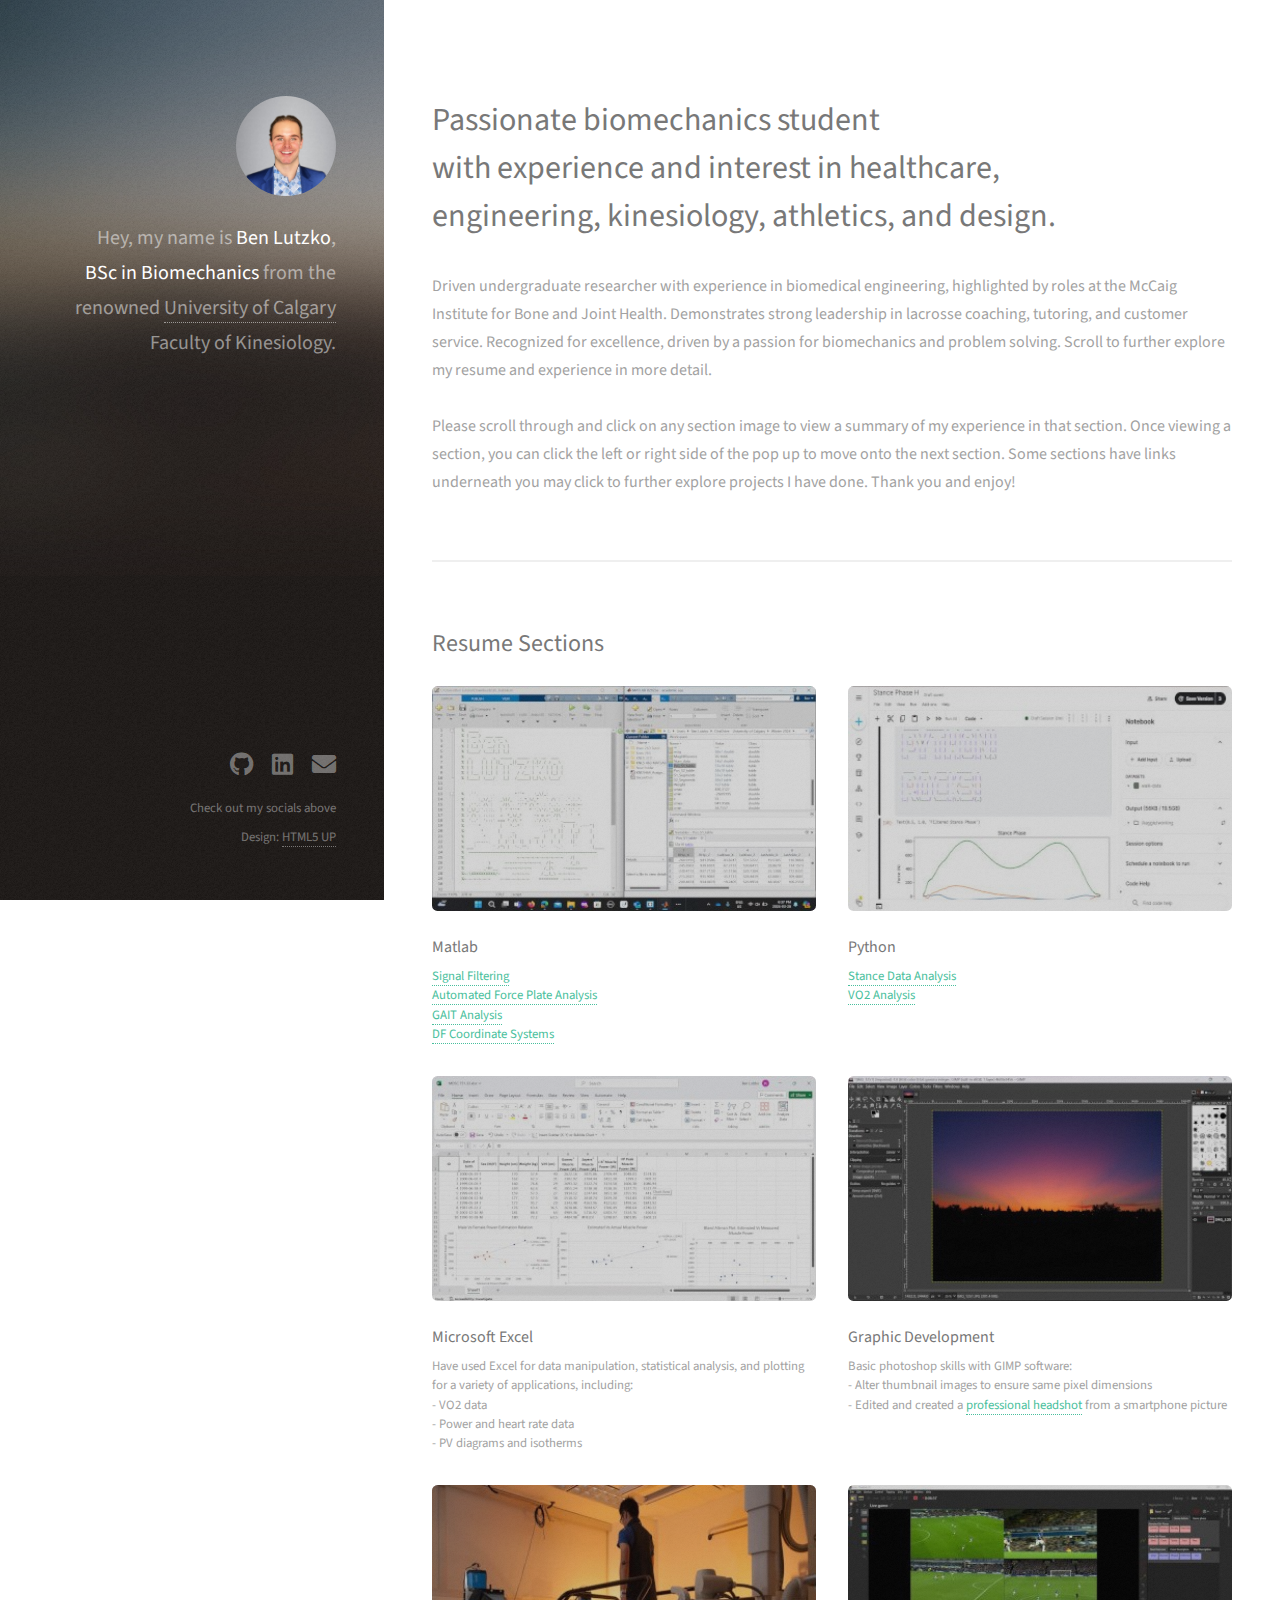
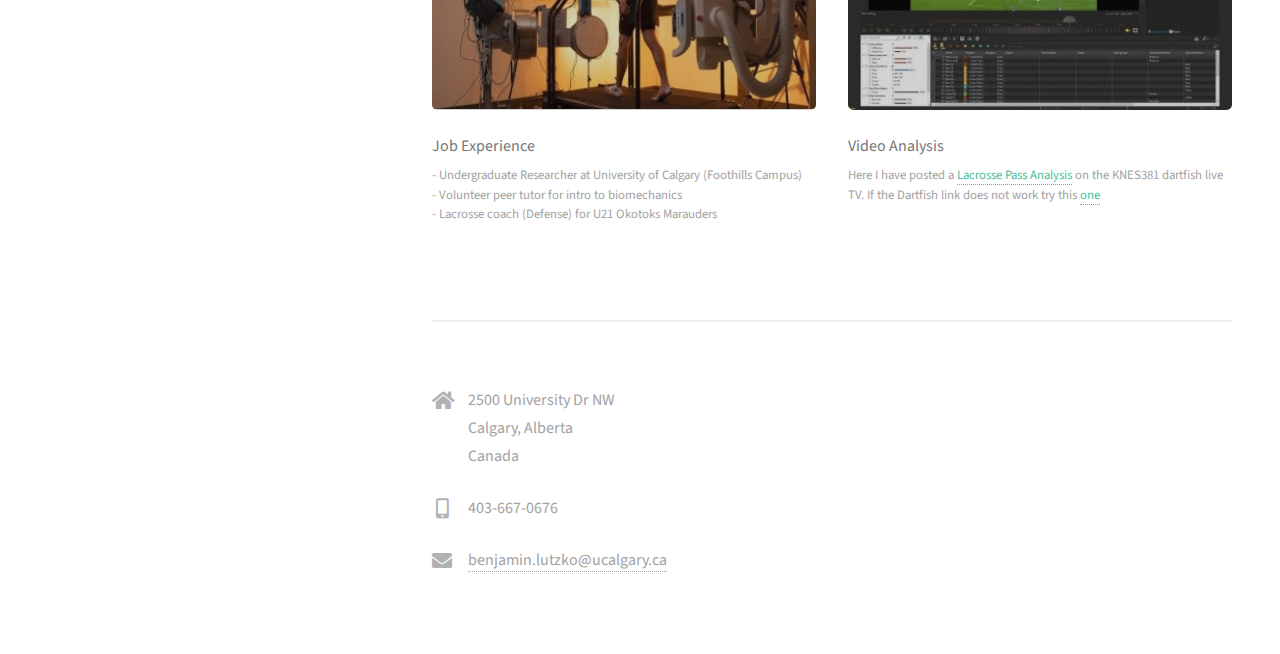
==== commit 1f25c2c9: "Take out Instagram button because no one has instagram on theircomputer" ====
--- a/index.html
+++ b/index.html
@@ -428,7 +428,7 @@
 					<ul class="icons">
 						
 						<li><a href="https://github.com/BenLutzko" class="icon brands fa-github"><span class="label">Github</span></a></li>
-                        <li><a href="https://www.instagram.com/benny_lutzko/" class="icon brands fa-instagram"><span class="label">Twitter</span></a></li>
+                        
 						<li><a href="https://www.linkedin.com/in/ben-lutzko/" class="icon brands fa-linkedin"><span class="label">LinkedIn</span></a></li>
                             <li><a href="mailto: benjamin.lutzko@ucalgary.ca" class="icon solid fa-envelope"><span class="label">Email</span></a></li>
 					</ul>
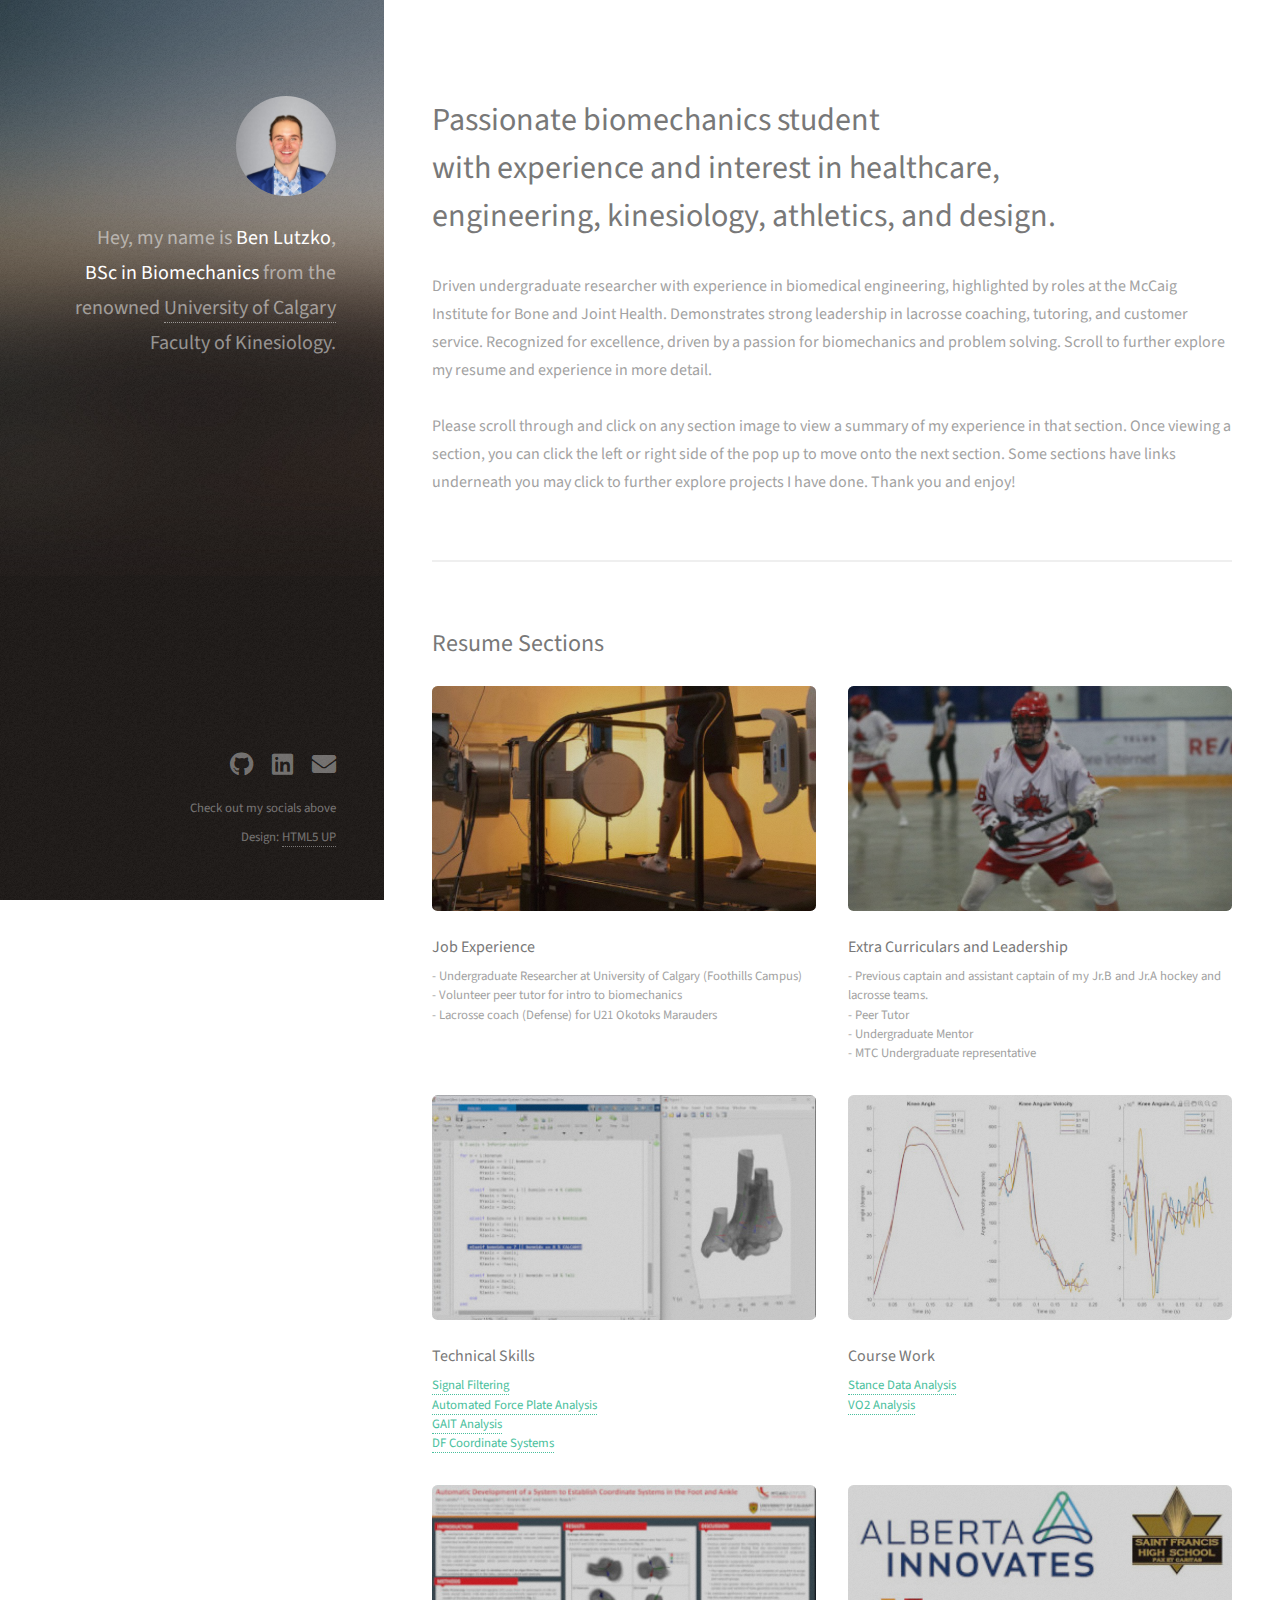
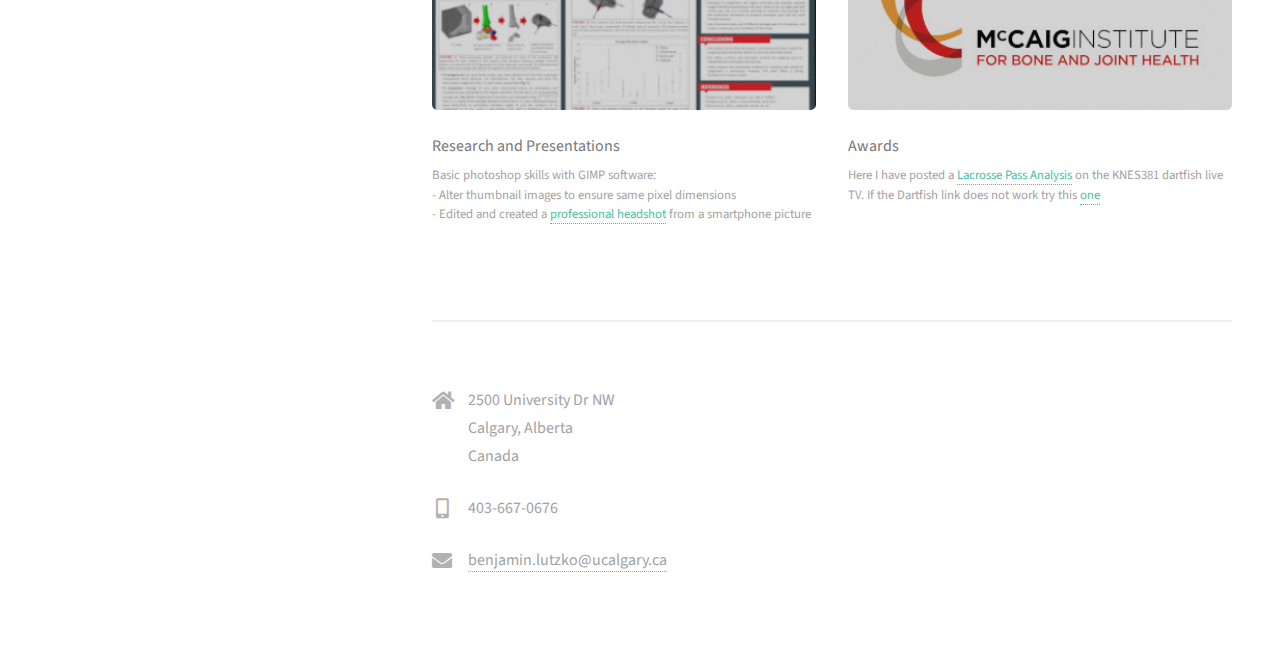
==== commit 8fb67db9: "Created new section titles and thumbnails" ====
--- a/index.html
+++ b/index.html
@@ -41,36 +41,45 @@
 					<section id="two">
 						<h2>Resume Sections</h2>
 						<div class="row">
-							<article class="col-6 col-12-xsmall work-item">
-								<a href="images/fulls/MatResN.jpg" class="image fit thumb"><img src="images/thumbs/MatThumb.jpg" alt="" /></a>
-								<h3>Matlab</h3>
-								<p><a href=".\MATnPyth\Matlab HTML\Assignment1pics\Assig1Web.htm">Signal Filtering</a><br /><a href=".\MATnPyth\Matlab HTML\Assignment2pics\Assig2Web.htm">Automated Force Plate Analysis </a><br /> <a href=".\MATnPyth\Matlab HTML\Assignment3pics\Assig3Web.htm">GAIT Analysis</a><br /><a href=".\MATnPyth\Matlab HTML\CSpage\CSWebpage.htm">DF Coordinate Systems</a></p>
-							</article>
-							<article class="col-6 col-12-xsmall work-item">
-								<a href="images/fulls/PythFull.jpg" class="image fit thumb"><img src="images/thumbs/PythTumb.jpg" alt="" /></a>
-								<h3>Python</h3>
-								<p><a href="https://github.com/BenLutzko/BenLutzko.github.io/blob/main/Python/stance-phase-h.ipynb">Stance Data Analysis</a><br /> <a href="https://github.com/BenLutzko/BenLutzko.github.io/blob/main/MATnPyth/Python/knes381-demo2(2).ipynb"> VO2 Analysis</a> </p>
-							</article>
-							<article class="col-6 col-12-xsmall work-item">
-								<a href="images/fulls/ExcelFull.jpg" class="image fit thumb"><img src="images/thumbs/ExcelThumb.jpg" alt="" /></a>
-								<h3>Microsoft Excel</h3>
-								<p>Have used Excel for data manipulation, statistical analysis, and plotting for a variety of applications, including: <br /> - VO2 data<br /> - Power and heart rate data<br /> - PV diagrams and isotherms</p>
-							</article>
-							<article class="col-6 col-12-xsmall work-item">
-								<a href="images/fulls/GraphDfull.jpg" class="image fit thumb"><img src="images/thumbs/GimpThumb.jpg" alt="" /></a>
-								<h3>Graphic Development</h3>
-								<p>Basic photoshop skills with GIMP software: <br> - Alter thumbnail images to ensure same pixel dimensions <br> - Edited and created a <a href=".\GraphicDev\GraphWeb.htm">professional headshot</a> from a smartphone picture </p>
-							</article>
-							<article class="col-6 col-12-xsmall work-item">
-								<a href="images/fulls/RealJ-experience.jpg" class="image fit thumb"><img src="images/thumbs/ExpThumb.jpg" alt="" /></a>
+                            <article class="col-6 col-12-xsmall work-item">
+								<a href="images/fulls/RealJ-experience.jpg" class="image fit thumb"><img src="images/thumbs/DFwalk.jpg" alt="" /></a>
                                 
-								<h3>Job Experience</h3>
+								<h3> Job Experience</h3>
                                 <p> - Undergraduate Researcher at University of Calgary (Foothills Campus) <br> - Volunteer peer tutor for intro to biomechanics <br> - Lacrosse coach (Defense) for U21 Okotoks Marauders</p>
                                 
 							</article>
+                            
+                            	<article class="col-6 col-12-xsmall work-item">
+								<a href="images/fulls/ExcelFull.jpg" class="image fit thumb"><img src="images\thumbs\Benlax.jpg" alt="" /></a>
+								<h3>Extra Curriculars and Leadership</h3>
+								<p>- Previous captain and assistant captain of my Jr.B and Jr.A hockey and lacrosse teams. <br/> - Peer Tutor <br /> - Undergraduate Mentor   <br /> - MTC Undergraduate representative </p>
+							</article>
+                            
 							<article class="col-6 col-12-xsmall work-item">
-								<a href="images/fulls/VidAnalFull.jpg" class="image fit thumb"><img src="images/thumbs/Darthumb.jpg" alt="" /></a>
-								<h3>Video Analysis</h3>
+								<a href="images/fulls/MatResN.jpg" class="image fit thumb"><img src="images/thumbs/footbone.jpg" alt="" /></a>
+								<h3>Technical Skills</h3>
+								<p><a href=".\MATnPyth\Matlab HTML\Assignment1pics\Assig1Web.htm">Signal Filtering</a><br /><a href=".\MATnPyth\Matlab HTML\Assignment2pics\Assig2Web.htm">Automated Force Plate Analysis </a><br /> <a href=".\MATnPyth\Matlab HTML\Assignment3pics\Assig3Web.htm">GAIT Analysis</a><br /><a href=".\MATnPyth\Matlab HTML\CSpage\CSWebpage.htm">DF Coordinate Systems</a></p>
+							</article>
+                            
+							<article class="col-6 col-12-xsmall work-item">
+								<a href="images/fulls/PythFull.jpg" class="image fit thumb"><img src="images/thumbs/CourseWork.jpg" alt="" /></a>
+								<h3>Course Work</h3>
+								<p><a href="https://github.com/BenLutzko/BenLutzko.github.io/blob/main/Python/stance-phase-h.ipynb">Stance Data Analysis</a><br /> <a href="https://github.com/BenLutzko/BenLutzko.github.io/blob/main/MATnPyth/Python/knes381-demo2(2).ipynb"> VO2 Analysis</a> </p>
+							</article>
+                            
+                            
+							<article class="col-6 col-12-xsmall work-item">
+								<a href="images/fulls/GraphDfull.jpg" class="image fit thumb"><img src="images/thumbs/Untitled.jpg" alt="" /></a>
+								<h3>Research and Presentations</h3>
+								<p>Basic photoshop skills with GIMP software: <br> - Alter thumbnail images to ensure same pixel dimensions <br> - Edited and created a <a href=".\GraphicDev\GraphWeb.htm">professional headshot</a> from a smartphone picture </p>
+							</article>
+							
+                            
+                            
+                            
+							<article class="col-6 col-12-xsmall work-item">
+								<a href="images/fulls/VidAnalFull.jpg" class="image fit thumb"><img src="images/thumbs/awards.jpg" alt="" /></a>
+								<h3>Awards</h3>
                                 <p> Here I have posted a <a href="https://www.dartfish.tv/Player?CR=p79544c600174m9000222&CL=1">Lacrosse Pass Analysis</a> on the KNES381 dartfish live TV. If the Dartfish link does not work try this <a href=".\GraphicDev\Vid_Analysis\Vid_analysisWeb.htm">one</a></p>
 							</article>
 						</div>
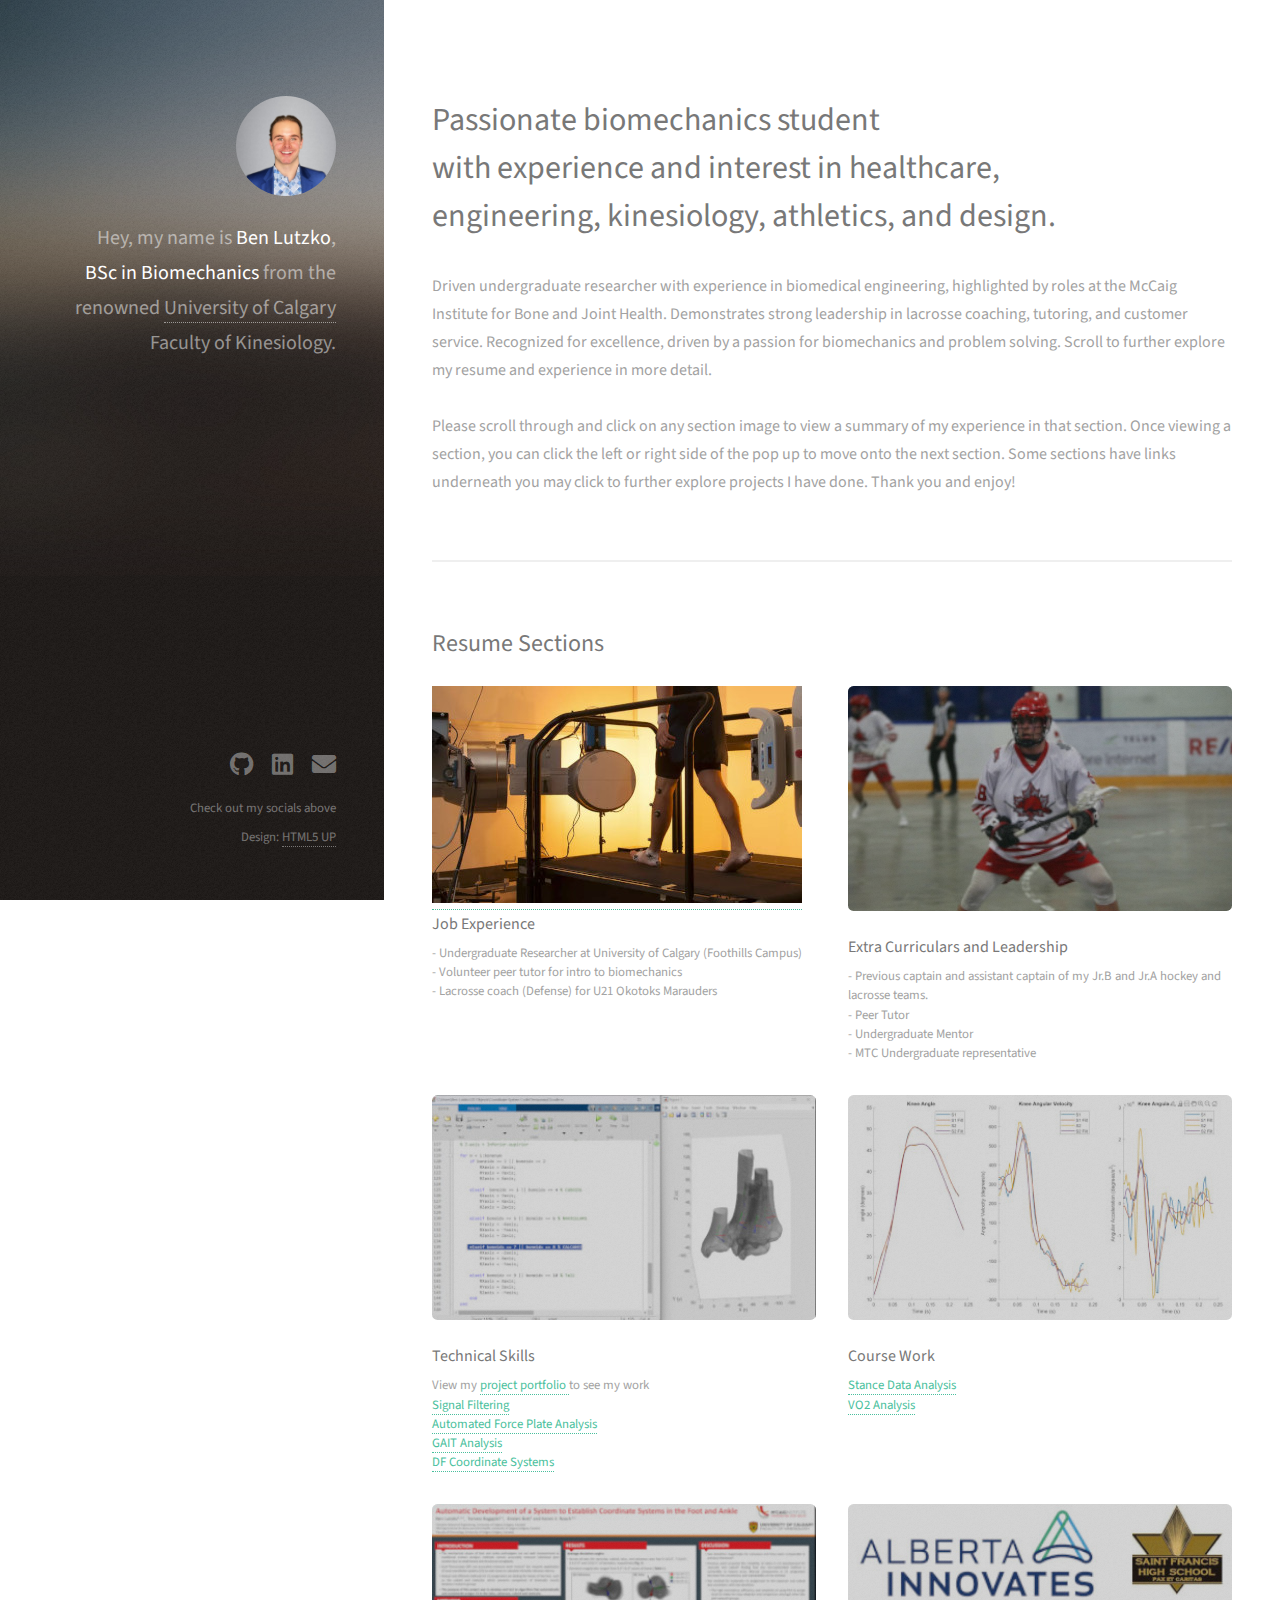
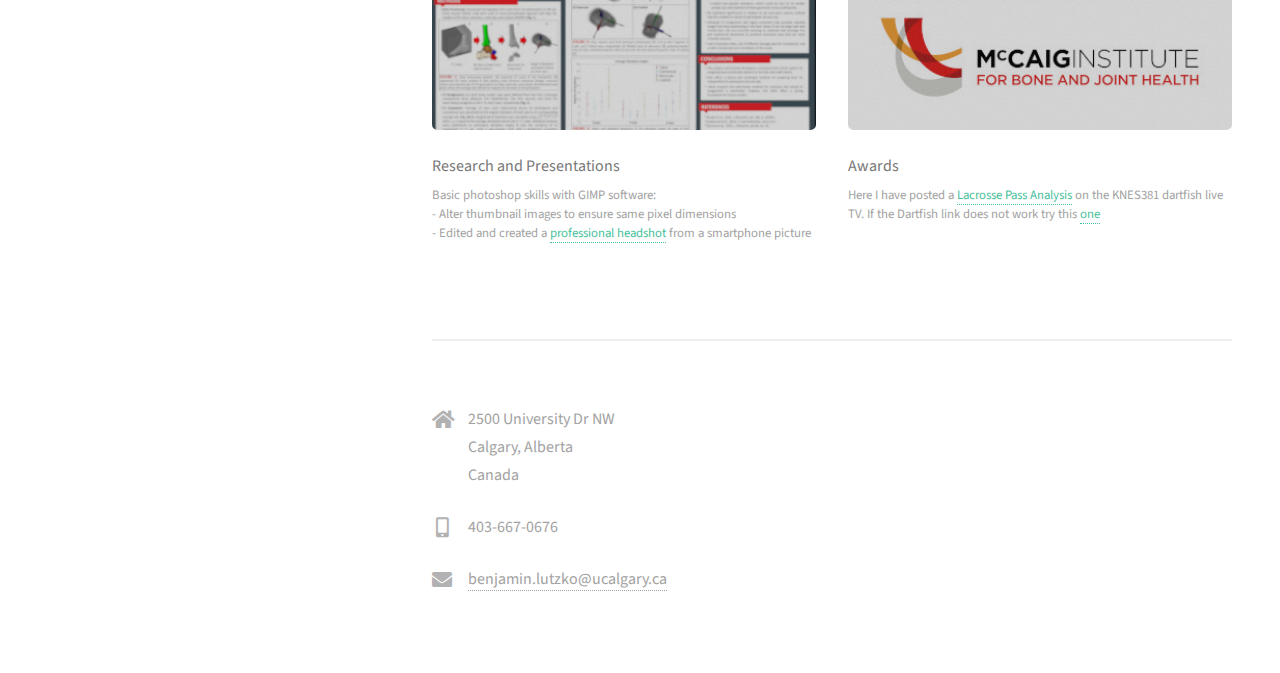
==== commit ea1f37f8: "forgot this guy" ====
--- a/index.html
+++ b/index.html
@@ -42,7 +42,7 @@
 						<h2>Resume Sections</h2>
 						<div class="row">
                             <article class="col-6 col-12-xsmall work-item">
-								<a href="images/fulls/RealJ-experience.jpg" class="image fit thumb"><img src="images/thumbs/DFwalk.jpg" alt="" /></a>
+								<a href="images/fulls/RealJ-experience.jpg" class="imageD fit thumb"><img src="images/thumbs/DFwalk.jpg" alt="" /></a>
                                 
 								<h3> Job Experience</h3>
                                 <p> - Undergraduate Researcher at University of Calgary (Foothills Campus) <br> - Volunteer peer tutor for intro to biomechanics <br> - Lacrosse coach (Defense) for U21 Okotoks Marauders</p>
@@ -58,6 +58,9 @@
 							<article class="col-6 col-12-xsmall work-item">
 								<a href="images/fulls/MatResN.jpg" class="image fit thumb"><img src="images/thumbs/footbone.jpg" alt="" /></a>
 								<h3>Technical Skills</h3>
+                                <p>View my <a href=".%5CMATnPyth/TechnicalSkillsWebPage.htm"> project portfolio </a> to see my work </p>
+                               
+                                
 								<p><a href=".\MATnPyth\Matlab HTML\Assignment1pics\Assig1Web.htm">Signal Filtering</a><br /><a href=".\MATnPyth\Matlab HTML\Assignment2pics\Assig2Web.htm">Automated Force Plate Analysis </a><br /> <a href=".\MATnPyth\Matlab HTML\Assignment3pics\Assig3Web.htm">GAIT Analysis</a><br /><a href=".\MATnPyth\Matlab HTML\CSpage\CSWebpage.htm">DF Coordinate Systems</a></p>
 							</article>
                             
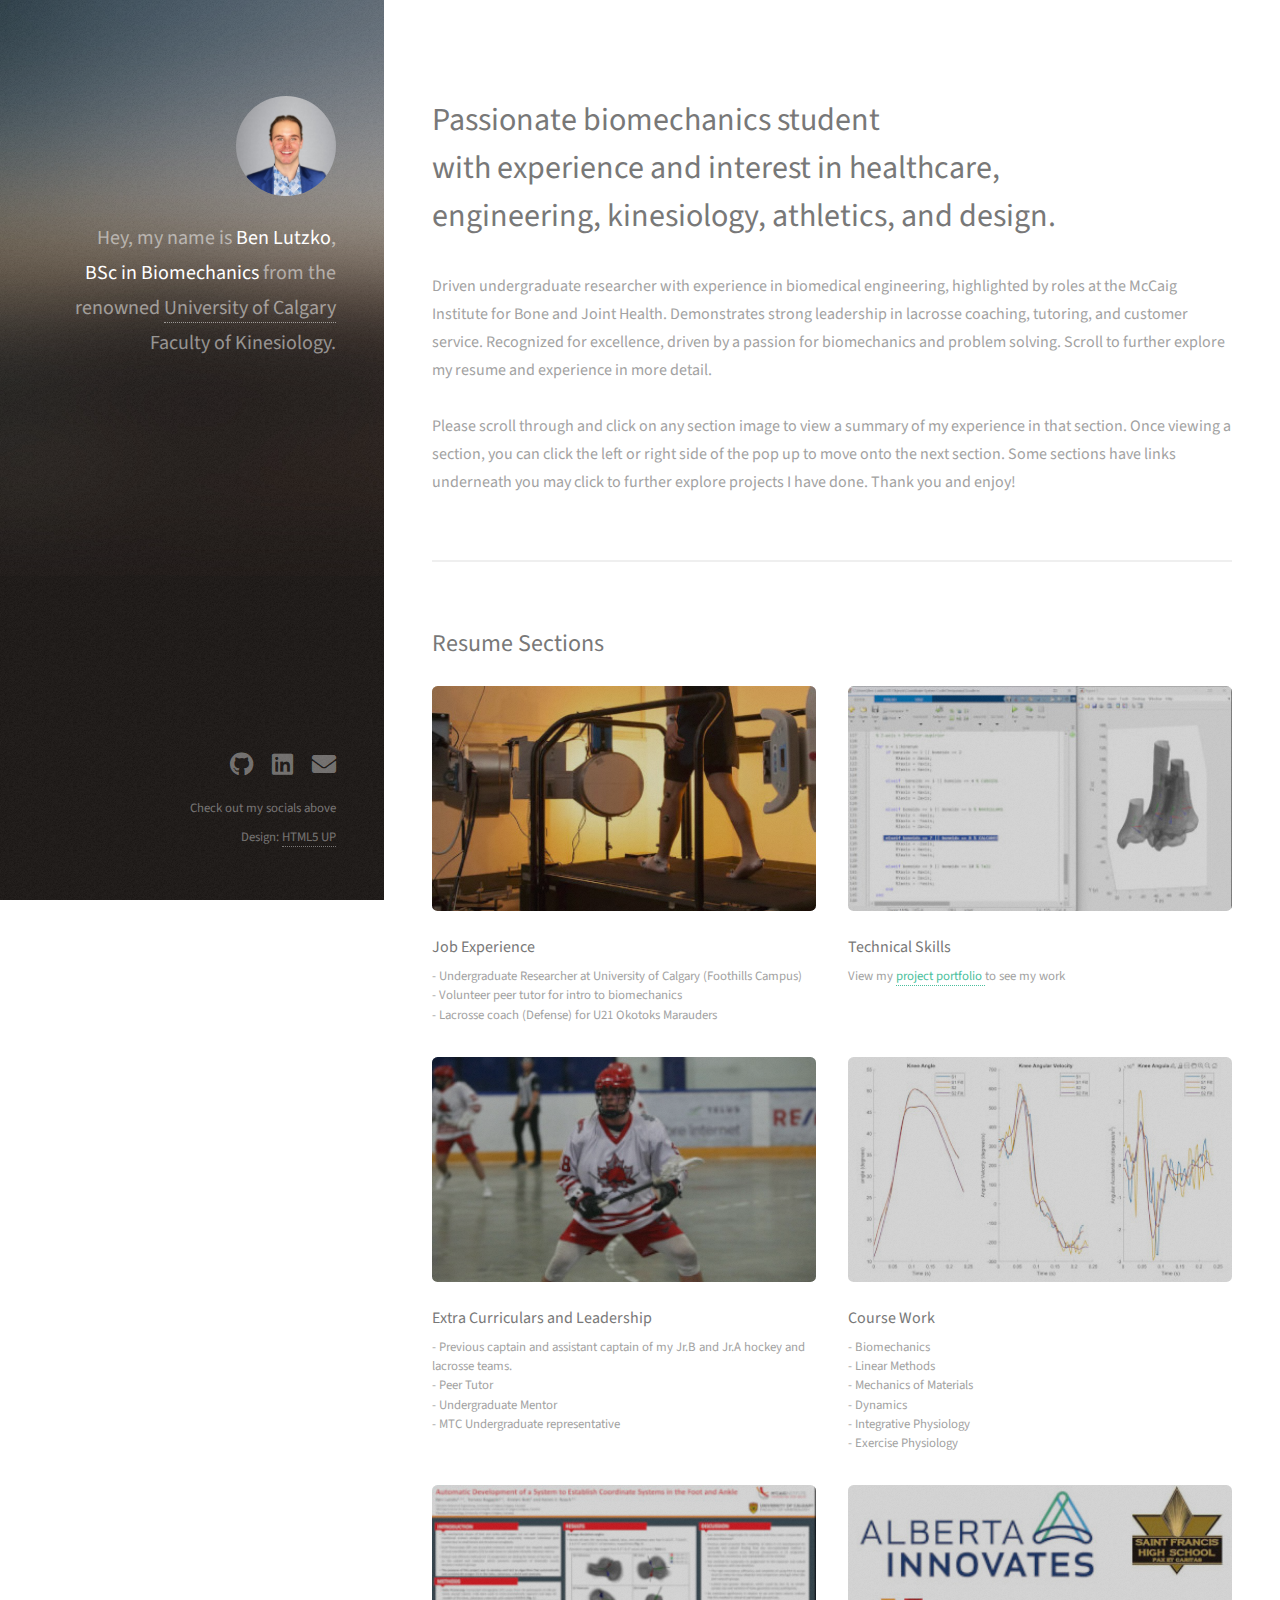
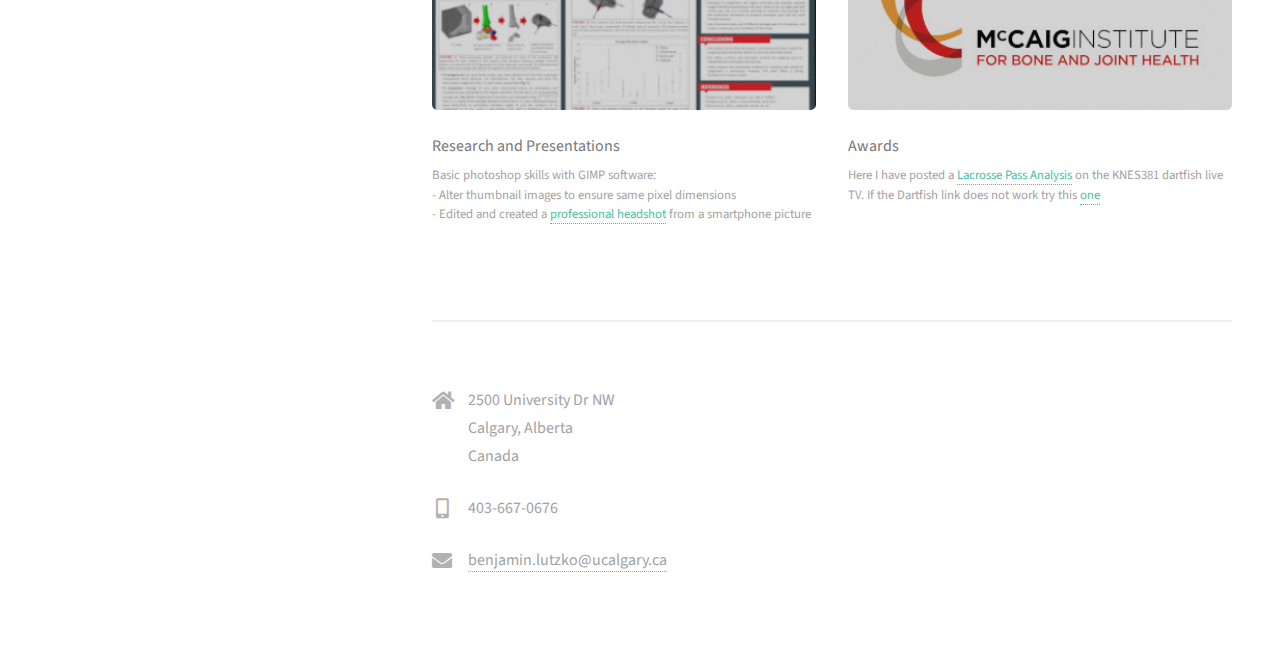
==== commit 7c1786d0: "Fixed layout for resume website. Just need to add the section photos and update technical skills pag" ====
--- a/index.html
+++ b/index.html
@@ -42,32 +42,28 @@
 						<h2>Resume Sections</h2>
 						<div class="row">
                             <article class="col-6 col-12-xsmall work-item">
-								<a href="images/fulls/RealJ-experience.jpg" class="imageD fit thumb"><img src="images/thumbs/DFwalk.jpg" alt="" /></a>
-                                
+								<a href="images/fulls/RealJ-experience.jpg" class="image fit thumb"><img src="images/thumbs/DFwalk.jpg" alt="" /></a>    
 								<h3> Job Experience</h3>
                                 <p> - Undergraduate Researcher at University of Calgary (Foothills Campus) <br> - Volunteer peer tutor for intro to biomechanics <br> - Lacrosse coach (Defense) for U21 Okotoks Marauders</p>
-                                
-							</article>
-                            
-                            	<article class="col-6 col-12-xsmall work-item">
+							</article>
+                            
+                            <article class="col-6 col-12-xsmall work-item">
+								<a href="images/fulls/MatResN.jpg" class="image fit thumb"><img src="images/thumbs/footbone.jpg" alt="" /></a>
+								<h3>Technical Skills</h3>
+                                <p>View my <a href="./MATnPyth/TechnicalSkillsWebPage.htm"> project portfolio </a> to see my work</p>
+							</article>
+                            
+                            <article class="col-6 col-12-xsmall work-item">
 								<a href="images/fulls/ExcelFull.jpg" class="image fit thumb"><img src="images\thumbs\Benlax.jpg" alt="" /></a>
 								<h3>Extra Curriculars and Leadership</h3>
 								<p>- Previous captain and assistant captain of my Jr.B and Jr.A hockey and lacrosse teams. <br/> - Peer Tutor <br /> - Undergraduate Mentor   <br /> - MTC Undergraduate representative </p>
 							</article>
-                            
-							<article class="col-6 col-12-xsmall work-item">
-								<a href="images/fulls/MatResN.jpg" class="image fit thumb"><img src="images/thumbs/footbone.jpg" alt="" /></a>
-								<h3>Technical Skills</h3>
-                                <p>View my <a href=".%5CMATnPyth/TechnicalSkillsWebPage.htm"> project portfolio </a> to see my work </p>
-                               
-                                
-								<p><a href=".\MATnPyth\Matlab HTML\Assignment1pics\Assig1Web.htm">Signal Filtering</a><br /><a href=".\MATnPyth\Matlab HTML\Assignment2pics\Assig2Web.htm">Automated Force Plate Analysis </a><br /> <a href=".\MATnPyth\Matlab HTML\Assignment3pics\Assig3Web.htm">GAIT Analysis</a><br /><a href=".\MATnPyth\Matlab HTML\CSpage\CSWebpage.htm">DF Coordinate Systems</a></p>
-							</article>
+
                             
 							<article class="col-6 col-12-xsmall work-item">
 								<a href="images/fulls/PythFull.jpg" class="image fit thumb"><img src="images/thumbs/CourseWork.jpg" alt="" /></a>
 								<h3>Course Work</h3>
-								<p><a href="https://github.com/BenLutzko/BenLutzko.github.io/blob/main/Python/stance-phase-h.ipynb">Stance Data Analysis</a><br /> <a href="https://github.com/BenLutzko/BenLutzko.github.io/blob/main/MATnPyth/Python/knes381-demo2(2).ipynb"> VO2 Analysis</a> </p>
+								<p> - Biomechanics <br> - Linear Methods <br> - Mechanics of Materials <br> - Dynamics <br> - Integrative Physiology <br> - Exercise Physiology</p>
 							</article>
                             
                             
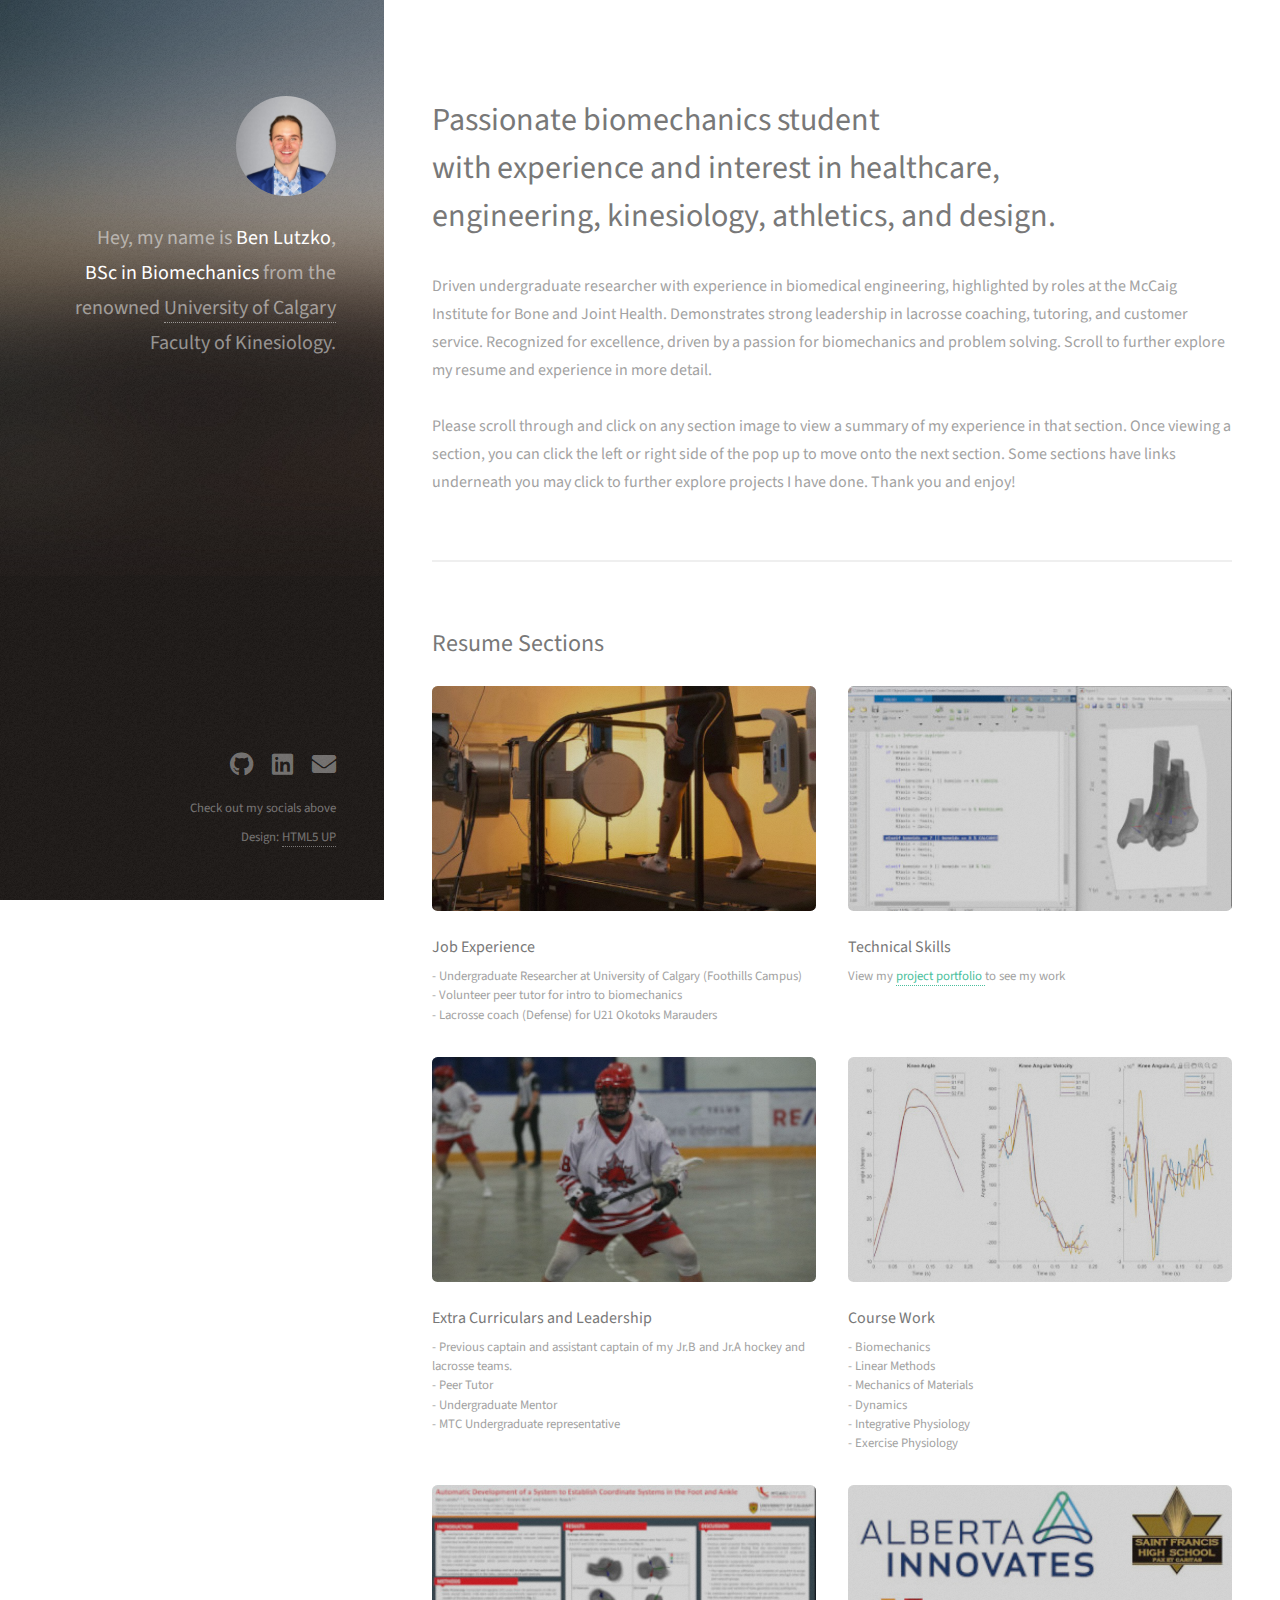
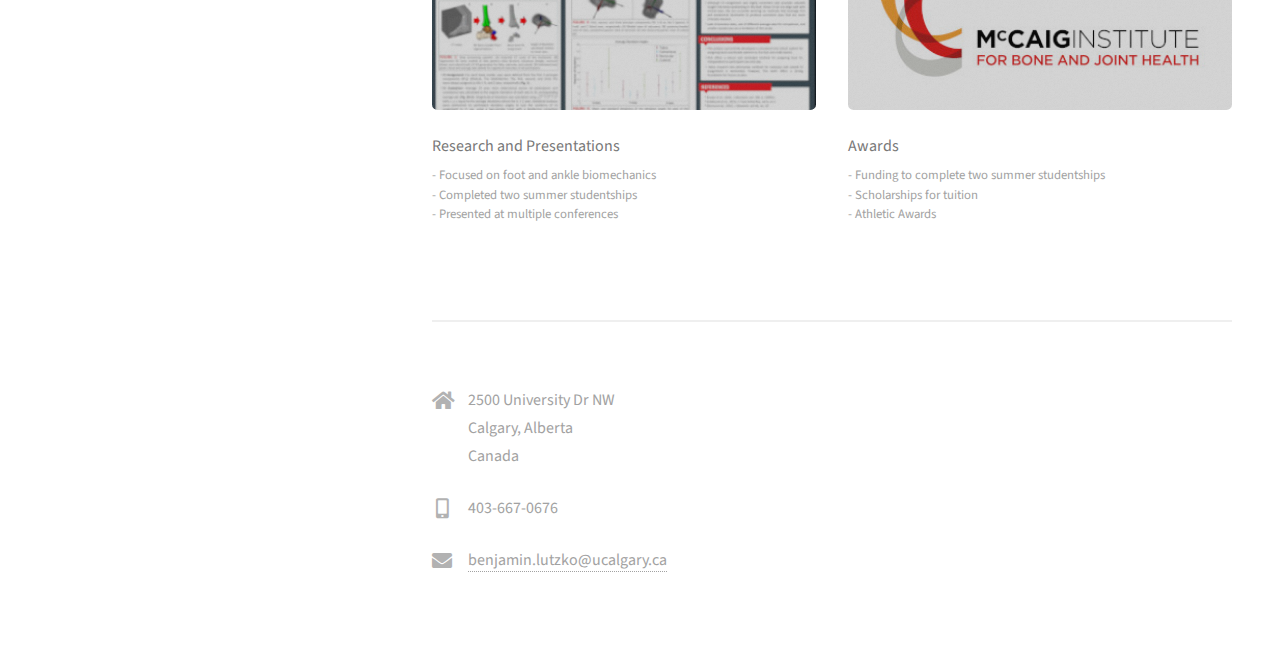
==== commit f6259374: "Updated sections and Final Touches" ====
--- a/index.html
+++ b/index.html
@@ -42,44 +42,44 @@
 						<h2>Resume Sections</h2>
 						<div class="row">
                             <article class="col-6 col-12-xsmall work-item">
-								<a href="images/fulls/RealJ-experience.jpg" class="image fit thumb"><img src="images/thumbs/DFwalk.jpg" alt="" /></a>    
+								<a href="images/fulls/JobExp2024.png" class="image fit thumb"><img src="images/thumbs/DFwalk.jpg" alt="" /></a>    
 								<h3> Job Experience</h3>
                                 <p> - Undergraduate Researcher at University of Calgary (Foothills Campus) <br> - Volunteer peer tutor for intro to biomechanics <br> - Lacrosse coach (Defense) for U21 Okotoks Marauders</p>
 							</article>
                             
                             <article class="col-6 col-12-xsmall work-item">
-								<a href="images/fulls/MatResN.jpg" class="image fit thumb"><img src="images/thumbs/footbone.jpg" alt="" /></a>
+								<a href="images/fulls/TechSkill2024.png" class="image fit thumb"><img src="images/thumbs/footbone.jpg" alt="" /></a>
 								<h3>Technical Skills</h3>
                                 <p>View my <a href="./MATnPyth/TechnicalSkillsWebPage.htm"> project portfolio </a> to see my work</p>
 							</article>
                             
                             <article class="col-6 col-12-xsmall work-item">
-								<a href="images/fulls/ExcelFull.jpg" class="image fit thumb"><img src="images\thumbs\Benlax.jpg" alt="" /></a>
+								<a href="images/fulls/Volunt2024.png" class="image fit thumb"><img src="images\thumbs\Benlax.jpg" alt="" /></a>
 								<h3>Extra Curriculars and Leadership</h3>
 								<p>- Previous captain and assistant captain of my Jr.B and Jr.A hockey and lacrosse teams. <br/> - Peer Tutor <br /> - Undergraduate Mentor   <br /> - MTC Undergraduate representative </p>
 							</article>
 
                             
 							<article class="col-6 col-12-xsmall work-item">
-								<a href="images/fulls/PythFull.jpg" class="image fit thumb"><img src="images/thumbs/CourseWork.jpg" alt="" /></a>
+								<a href="images/fulls/CourseWork2024.png" class="image fit thumb"><img src="images/thumbs/CourseWork.jpg" alt="" /></a>
 								<h3>Course Work</h3>
 								<p> - Biomechanics <br> - Linear Methods <br> - Mechanics of Materials <br> - Dynamics <br> - Integrative Physiology <br> - Exercise Physiology</p>
 							</article>
                             
                             
 							<article class="col-6 col-12-xsmall work-item">
-								<a href="images/fulls/GraphDfull.jpg" class="image fit thumb"><img src="images/thumbs/Untitled.jpg" alt="" /></a>
+								<a href="images/fulls/Research2024.png" class="image fit thumb"><img src="images/thumbs/Untitled.jpg" alt="" /></a>
 								<h3>Research and Presentations</h3>
-								<p>Basic photoshop skills with GIMP software: <br> - Alter thumbnail images to ensure same pixel dimensions <br> - Edited and created a <a href=".\GraphicDev\GraphWeb.htm">professional headshot</a> from a smartphone picture </p>
+                                <p> - Focused on foot and ankle biomechanics <br> - Completed two summer studentships <br> - Presented at multiple conferences</p>
 							</article>
 							
                             
                             
                             
 							<article class="col-6 col-12-xsmall work-item">
-								<a href="images/fulls/VidAnalFull.jpg" class="image fit thumb"><img src="images/thumbs/awards.jpg" alt="" /></a>
+								<a href="images/fulls/Awards2024.png" class="image fit thumb"><img src="images/thumbs/awards.jpg" alt="" /></a>
 								<h3>Awards</h3>
-                                <p> Here I have posted a <a href="https://www.dartfish.tv/Player?CR=p79544c600174m9000222&CL=1">Lacrosse Pass Analysis</a> on the KNES381 dartfish live TV. If the Dartfish link does not work try this <a href=".\GraphicDev\Vid_Analysis\Vid_analysisWeb.htm">one</a></p>
+                                <p> - Funding to complete two summer studentships <br> - Scholarships for tuition <br> - Athletic Awards</p>
 							</article>
 						</div>
 						
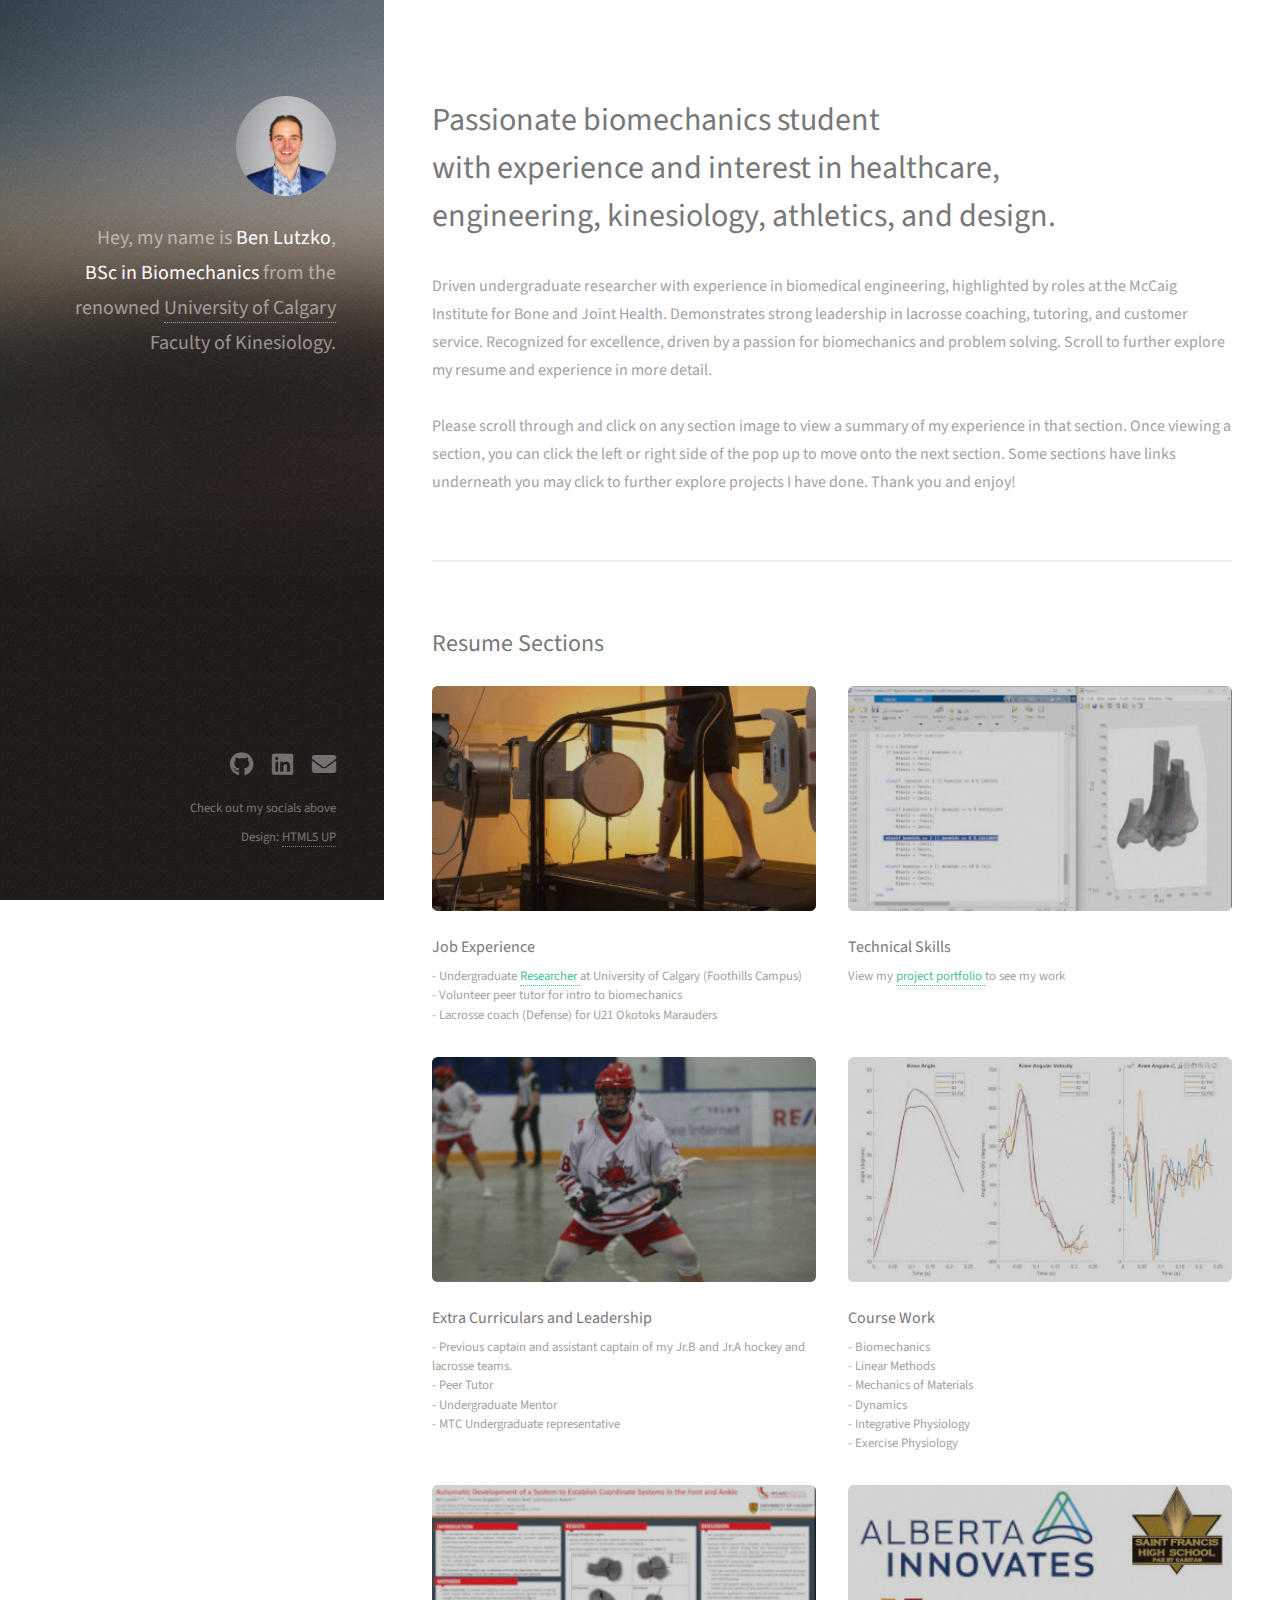
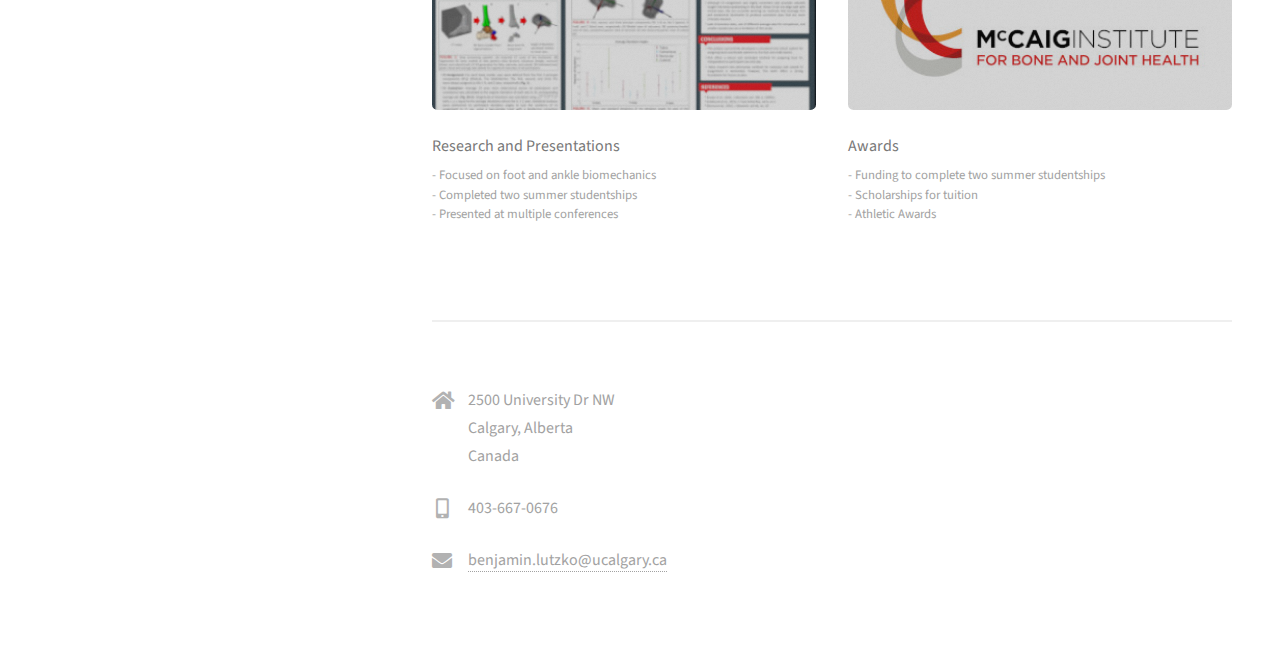
==== commit 8384fb0a: "add in the research webpage" ====
--- a/index.html
+++ b/index.html
@@ -44,7 +44,7 @@
                             <article class="col-6 col-12-xsmall work-item">
 								<a href="images/fulls/JobExp2024.png" class="image fit thumb"><img src="images/thumbs/DFwalk.jpg" alt="" /></a>    
 								<h3> Job Experience</h3>
-                                <p> - Undergraduate Researcher at University of Calgary (Foothills Campus) <br> - Volunteer peer tutor for intro to biomechanics <br> - Lacrosse coach (Defense) for U21 Okotoks Marauders</p>
+                                <p> - Undergraduate <a href="./BenResearchWebpage/webpage.html"> Researcher </a> at University of Calgary (Foothills Campus) <br> - Volunteer peer tutor for intro to biomechanics <br> - Lacrosse coach (Defense) for U21 Okotoks Marauders</p>
 							</article>
                             
                             <article class="col-6 col-12-xsmall work-item">
